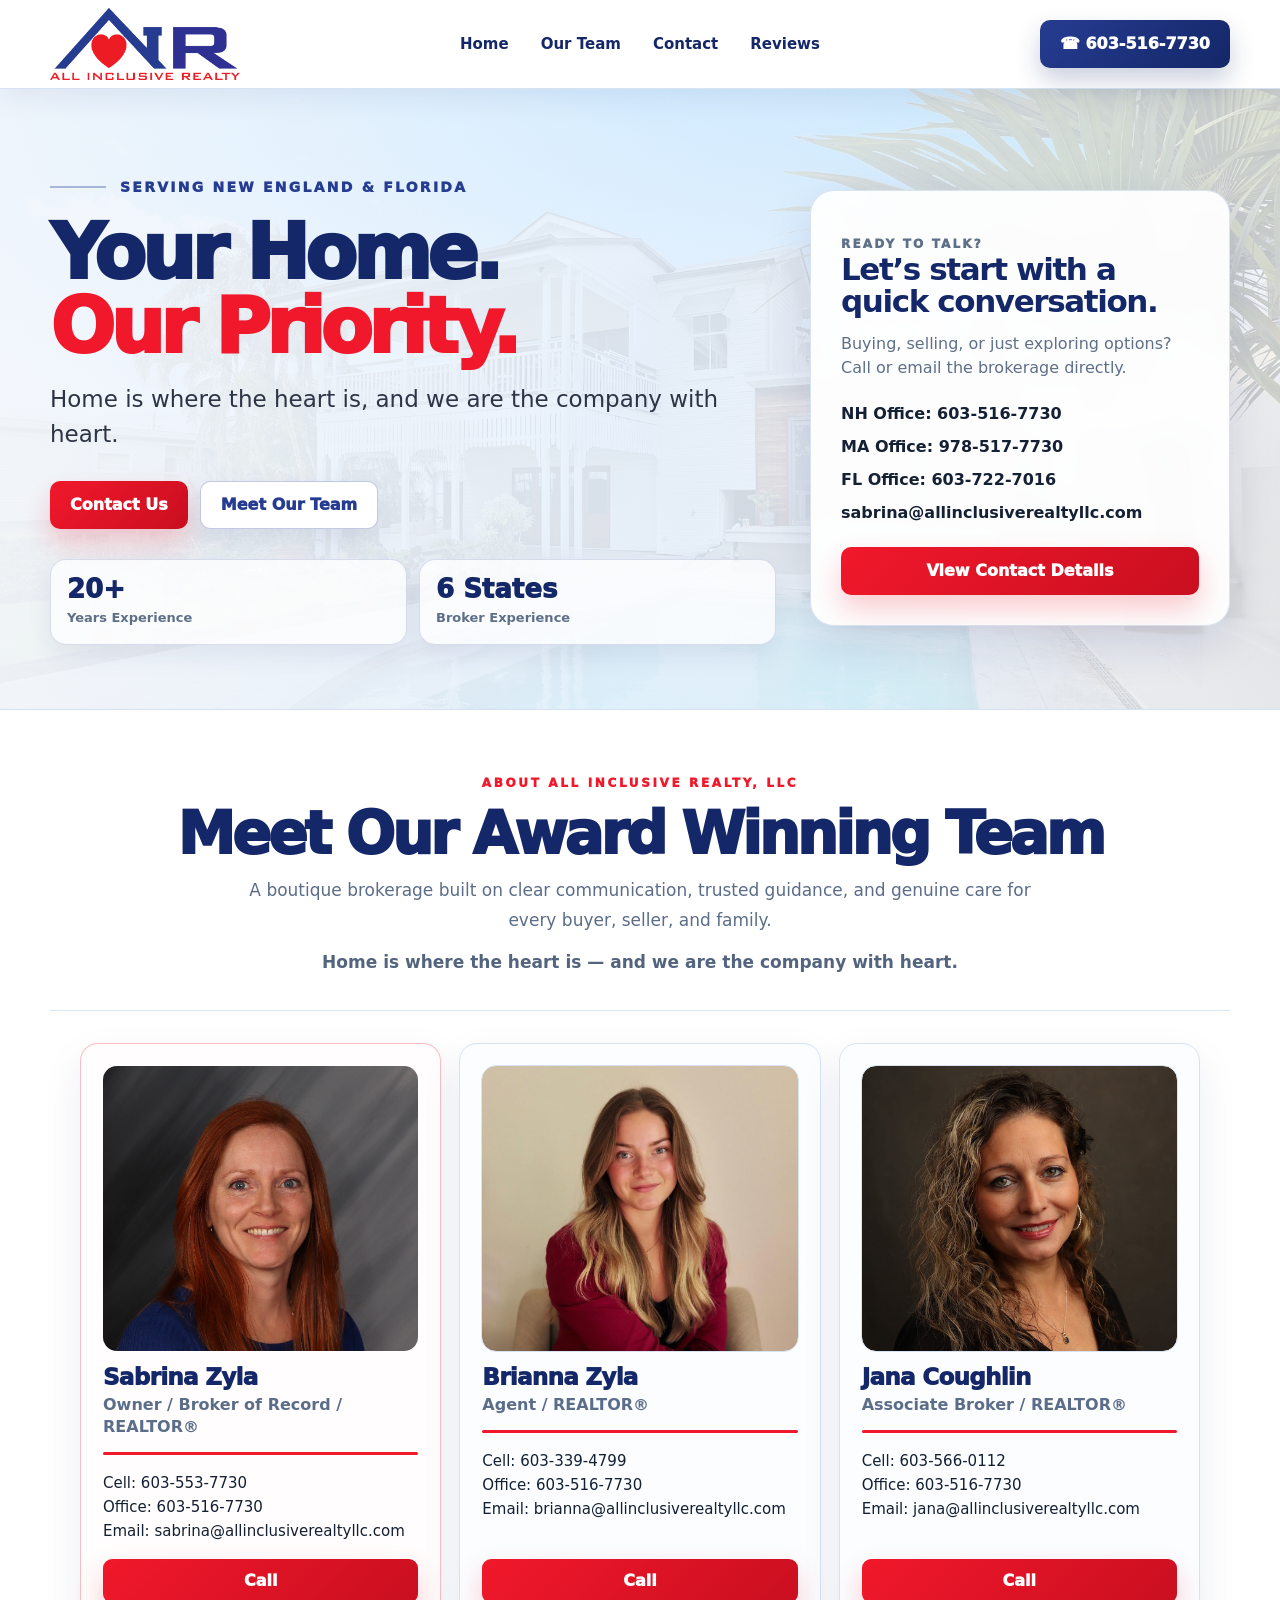
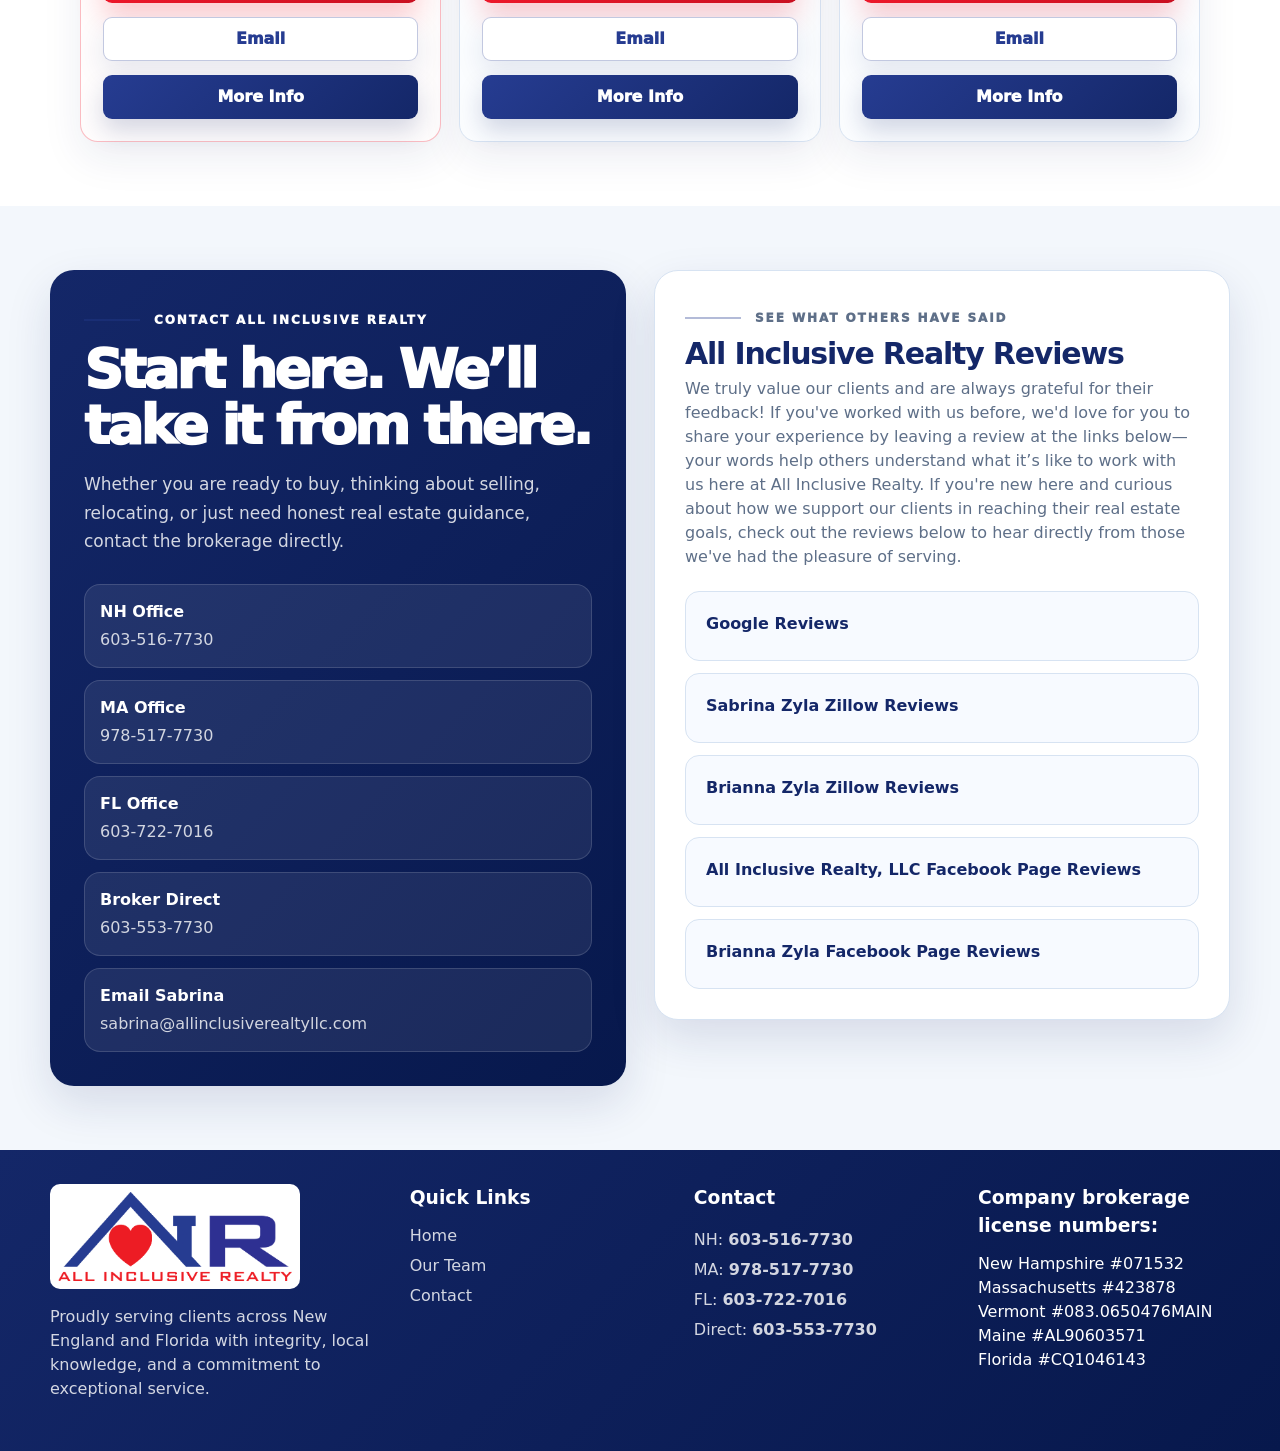
==== index.html @ a4a6f4fe "Fixed a small typo" ====
<!DOCTYPE html>
<html lang="en">
<head>
  <meta charset="UTF-8" />
  <meta name="viewport" content="width=device-width, initial-scale=1.0" />

  <title>All Inclusive Realty, LLC | New England & Florida Real Estate</title>
  <meta name="description" content="All Inclusive Realty, LLC is a boutique, service-first real estate brokerage serving clients across New England and Florida." />

  <link rel="icon" href="assets/placeholder/logo.svg" sizes="any" type="image/svg+xml">
  <link rel="stylesheet" href="style.css" />
  <script src="script.js" defer></script>
</head>

<body>
  <header class="site-header">
    <div class="container nav">
      <a class="brand" href="#" aria-label="All Inclusive Realty, LLC home">
        <img src="assets/all-inclusive-realty-logo.png" alt="All Inclusive Realty, LLC" />
      </a>

      <nav class="links" aria-label="Main navigation">
        <a href="#">Home</a>
        <a href="#team">Our Team</a>
        <a href="#contact">Contact</a>
        <a href="#client_reviews">Reviews</a>
      </nav>

      <a class="phone-btn" href="tel:+16035167730">☎ 603-516-7730</a>
    </div>
  </header>

  <main>
    <section class="hero" id="home">
      <div class="container hero-grid">
        <div class="hero-copy">
          <p class="eyebrow">Serving New England & Florida</p>
          <h1>Your Home. <span><br>Our Priority.</span></h1>
          <p class="subtitle">
            Home is where the heart is, and we are the company with heart.
          </p>

          <div class="hero-actions">
            <a class="btn primary" href="#contact">Contact Us</a>
            <a class="btn secondary" href="#team">Meet Our Team</a>
          </div>

          <div class="trust-row" aria-label="Highlights">
            <div>
              <strong>20+</strong>
              <span>Years Experience</span>
            </div>
            <div>
              <strong>6 States</strong>
              <span>Broker Experience</span>
            </div>
          </div>
        </div>

        <aside class="hero-card" aria-label="Contact card">
          <p class="card-kicker">Ready to talk?</p>
          <h2>Let’s start with a quick conversation.</h2>
          <p>
            Buying, selling, or just exploring options? Call or email the brokerage directly.
          </p>
          <div class="mini-contact">
            <a href="tel:+16035167730">NH Office: 603-516-7730</a>
            <a href="tel:+19785177730">MA Office: 978-517-7730</a>
            <a href="tel:+16037227016">FL Office: 603-722-7016</a>
            <a href="mailto:sabrina@allinclusiverealtyllc.com">sabrina@allinclusiverealtyllc.com</a>
          </div>
          <a class="btn primary full" href="#contact">View Contact Details</a>
        </aside>
      </div>
    </section>

    <section class="section team-section" id="team" aria-labelledby="team-title">
      <div class="container">
        <div class="about-hero">
          <div class="mini">About All Inclusive Realty, LLC</div>
          <h2 id="team-title">Meet Our Award Winning Team</h2>
          <p>
            A boutique brokerage built on clear communication, trusted guidance, and genuine care
            for every buyer, seller, and family.
          </p>
          <p><strong>Home is where the heart is — and we are the company with heart.</strong></p>
        </div>

        <div class="agent-grid team-grid">
          <article class="agent-card owner-card" id="sabrina">
            <img class="owner-card-photo" src="assets/sabrina-zyla-owner.png" alt="Sabrina Zyla, owner and broker of record" />
            <div>
              <h3>Sabrina Zyla</h3>
              <div class="agent-role">Owner / Broker of Record / REALTOR®</div>
            </div>
            <div class="agent-line"></div>
            <div class="agent-contact">
              <a href="tel:+16035537730">Cell: 603-553-7730</a>
              <a href="tel:+16035167730">Office: 603-516-7730</a>
              <a href="mailto:sabrina@allinclusiverealtyllc.com">Email: sabrina@allinclusiverealtyllc.com</a>
            </div>
            <!--
            <div class="license-list compact-licenses" aria-label="Sabrina Zyla broker licenses">
              <strong>Broker Licenses</strong>
              <span>NH #053461 · MA #9551541</span>
              <span>VT #081.0134172 · ME #DB925821</span>
              <span>CT #REB.0795398 · FL #BK3622634</span>
            </div>
            -->
            <a class="agent-card-btn btn primary" href="tel:+16035537730">Call</a>
            <a class="agent-card-btn btn secondary" href="mailto:sabrina@allinclusiverealtyllc.com">Email</a>
            <a class="agent-card-btn more-btn" href="#about-sabrina">More Info</a>
          </article>

          <article class="agent-card" id="brianna">
            <img class="owner-card-photo" src="assets/brianna-zyla-cropped.jpg" alt="Brianna Zyla" style="outline: solid 1px var(--line);" />
            <!-- <div class="agent-top"> -->
              <!-- <div class="agent-avatar" aria-hidden="true">BZ</div> -->
              <div>
                <h3>Brianna Zyla</h3>
                <div class="agent-role">Agent / REALTOR®</div>
              </div>
            <!-- </div> -->
            <div class="agent-line"></div>
            <div class="agent-contact">
              <a href="tel:+16033394799">Cell: 603-339-4799</a>
              <a href="tel:+16035167730">Office: 603-516-7730</a>
              <a href="mailto:brianna@allinclusiverealtyllc.com">Email: brianna@allinclusiverealtyllc.com</a>
            </div>
            <!-- <div class="agent-blurb">
              Licensed since 2018, Brianna brings business, finance, marketing, and management knowledge
              to help clients buy, sell, and invest with confidence.
            </div> -->
            <a class="agent-card-btn btn primary" href="tel:+16033394799">Call</a>
            <a class="agent-card-btn btn secondary" href="mailto:brianna@allinclusiverealtyllc.com">Email</a>
            <a class="agent-card-btn more-btn" href="#about-brianna">More Info</a>
          </article>

          <article class="agent-card" id="jana">
            <!-- <div class="agent-top"> -->
              <img class="owner-card-photo" src="assets/jana-coughlin-cropped.jpg" alt="Jana Coughlin" style="outline: solid 1px var(--line);" />
              <div>
                <h3>Jana Coughlin</h3>
                <div class="agent-role">Associate Broker / REALTOR®</div>
              </div>
            <!-- </div> -->
            <div class="agent-line"></div>
            <div class="agent-contact">
              <a href="tel:+16035660112">Cell: 603-566-0112</a>
              <a href="tel:+16035167730">Office: 603-516-7730</a>
              <a href="mailto:jana@allinclusiverealtyllc.com">Email: jana@allinclusiverealtyllc.com</a>
            </div>
            <!-- <div class="agent-blurb">
              Jana combines strong communication, legal insight, negotiation expertise, and a multilingual
              global perspective for clients.
            </div> -->
            <a class="agent-card-btn btn primary" href="tel:+16035660112">Call</a>
            <a class="agent-card-btn btn secondary" href="mailto:jana@allinclusiverealtyllc.com">Email</a>
            <a class="agent-card-btn more-btn" href="#about-jana">More Info</a>
          </article>

        </div>
      </div>
    </section>

    <section class="section contact-section" aria-labelledby="contact-title">
      <div class="container contact-layout">
        <div id="contact" class="contact-copy">
          <p class="eyebrow small">Contact All Inclusive Realty</p>
          <h2 id="contact-title">Start here. We’ll take it from there.</h2>
          <p>
            Whether you are ready to buy, thinking about selling, relocating, or just need honest real estate guidance,
            contact the brokerage directly.
          </p>

          <div class="contact-methods">
            <a href="tel:+16035167730"><strong>NH Office</strong><span>603-516-7730</span></a>
            <a href="tel:+19785177730"><strong>MA Office</strong><span>978-517-7730</span></a>
            <a href="tel:+16037227016"><strong>FL Office</strong><span>603-722-7016</span></a>
            <a href="tel:+16035537730"><strong>Broker Direct</strong><span>603-553-7730</span></a>
            <a href="mailto:sabrina@allinclusiverealtyllc.com">
              <strong>Email Sabrina</strong>
              <span>sabrina@allinclusiverealtyllc.com</span>
            </a>
          </div>
        </div>

        <div id="client_reviews" class="brokerage-details">
          <p class="eyebrow small">See what others have said</p>
          <h3>All Inclusive Realty Reviews</h3>
          <p>We truly value our clients and are always grateful for their feedback! If you've worked with us before, we'd love for you to share your experience by leaving a review at the links below—your words help others understand what it’s like to work with us here at All Inclusive Realty. If you're new here and curious about how we support our clients in reaching their real estate goals, check out the reviews below to hear directly from those we've had the pleasure of serving.</p>
          <div class="company-license-grid">
            <a href="https://www.google.com/search?client=safari&sca_esv=a55453b1a2e256c7&hl=en-us&sxsrf=AE3TifOxTDecPqbAMBVUrft8-D6XKEg-NA:1749072442051&si=AMgyJEtREmoPL4P1I5IDCfuA8gybfVI2d5Uj7QMwYCZHKDZ-E-WHWC8ELou0XptKmRpaWaEFDS77gW7kXF8t-afnaN6hiy1qRqFDXbXzU66V6rQ9kQJs2atPZAizpi5cblqmKQG9sHp32aaJpu1osMfJjbi5SIeT9A%3D%3D&q=All+Inclusive+Realty+LLC+Reviews&sa=X&ved=2ahUKEwju8ODM2tiNAxVJFFkFHRjdEYQQ0bkNegQIPxAE&biw=1129&bih=742&dpr=2" target="_blank" rel="noopener"><div><strong>Google Reviews</strong><span></span></div></a>
            <a href="https://www.zillow.com/profile/Sabrina%20Zyla" target="_blank" rel="noopener"><div><strong>Sabrina Zyla Zillow Reviews</strong><span></span></div></a>
            <a href="https://zillow.com/reviews/write/?s=X1-ZU12anwzvqw26fd_9wsfn" target="_blank" rel="noopener"><div><strong>Brianna Zyla Zillow Reviews</strong><span></span></div></a>
            <a href="https://www.facebook.com/SabrinaZylaRealEstate/reviews" target="_blank" rel="noopener"><div><strong>All Inclusive Realty, LLC Facebook Page Reviews</strong><span></span></div></a>
            <a href="https://www.facebook.com/Briannazylarealtor/reviews" target="_blank" rel="noopener"><div><strong>Brianna Zyla Facebook Page Reviews</strong><span></span></div></a>
          </div>
        </div>
      </div>
    </section>
  </main>

  <div class="modal" id="agent-modal" role="dialog" aria-modal="true" aria-hidden="true" aria-labelledby="agent-modal-title">
    <div class="modal-card bio-card">
      <a class="close" aria-label="Close" href="#team">×</a>
      <div class="bio-head" id="agent-modal-head"></div>
      <div class="bio-text" id="agent-modal-content"></div>
    </div>
  </div>

  <footer class="footer">
    <div class="container footer-grid">
      <div>
        <img class="footer-logo" src="assets/all-inclusive-realty-logo.png" alt="All Inclusive Realty, LLC" />
        <p>
          Proudly serving clients across New England and Florida with integrity, local knowledge,
          and a commitment to exceptional service.
        </p>
      </div>

      <div>
        <h3>Quick Links</h3>
        <a href="#">Home</a>
        <a href="#team">Our Team</a>
        <a href="#contact">Contact</a>
      </div>

      <div>
        <h3>Contact</h3>
        <p>
          <a href="tel:+16035167730">NH: <strong>603-516-7730</strong></a>
          <a href="tel:+19785177730">MA: <strong>978-517-7730</strong></a>
          <a href="tel:+16037227016">FL: <strong>603-722-7016</strong></a>
          <a href="tel:+16035537730">Direct: <strong>603-553-7730</strong></a>
        </p>
      </div>

      <div>
        <h3>Company brokerage license numbers:</h3>
        <div>New Hampshire #071532</div><!-- NH -->
        <div>Massachusetts #423878</div><!-- MA -->
        <div>Vermont #083.0650476MAIN</div><!-- VT -->
        <div>Maine #AL90603571</div><!-- ME -->
        <div>Florida #CQ1046143</div><!-- FL -->
      </div>
    </div>
  </footer>
</body>
</html>
---- style.css ----
:root {
  --navy: #263c91;
  --navy-dark: #142768;
  --red: #f1182b;
  --red-dark: #c90f20;
  --ink: #142033;
  --muted: #5e6f88;
  --bg: #f3f7fc;
  --soft-blue: #eaf4ff;
  --paper: #ffffff;
  --line: #d7e3f2;
  --shadow: 0 18px 45px rgba(20, 39, 104, .13);
  --radius: 18px;
}

* {
  box-sizing: border-box;
}

html {
  scroll-behavior: smooth;
  scroll-padding-top: 100px;
}

body {
  margin: 0;
  font-family: Inter, ui-sans-serif, system-ui, -apple-system, BlinkMacSystemFont, "Segoe UI", sans-serif;
  background: var(--bg);
  color: var(--ink);
  line-height: 1.5;
}

a {
  color: inherit;
  text-decoration: none;
}

.container {
  width: min(1180px, calc(100% - 32px));
  margin: 0 auto;
}

/* =========================================================
   HEADER
   ========================================================= */

.site-header {
  background: rgba(255, 255, 255, .95);
  border-bottom: 1px solid var(--line);
  box-shadow: 0 8px 28px rgba(20, 39, 104, .08);
  position: sticky;
  top: 0;
  z-index: 20;
  backdrop-filter: blur(12px);
  -webkit-backdrop-filter: blur(12px);
}

.nav {
  min-height: 88px;
  display: flex;
  align-items: center;
  justify-content: space-between;
  gap: 28px;
}

.brand {
  display: inline-flex;
  align-items: center;
}

.brand img {
  display: block;
  width: 190px;
  height: auto;
}

.links {
  display: flex;
  align-items: center;
  gap: 32px;
  font-weight: 800;
  color: var(--navy-dark);
  font-size: 15px;
  white-space: nowrap;
}

.phone-btn,
.btn {
  border: 0;
  border-radius: 10px;
  min-height: 48px;
  padding: 0 20px;
  display: inline-flex;
  align-items: center;
  justify-content: center;
  gap: 9px;
  font-weight: 950;
  cursor: pointer;
  transition: transform .18s ease, box-shadow .18s ease, filter .18s ease;
}

.phone-btn {
  background: linear-gradient(135deg, var(--navy), var(--navy-dark));
  color: white;
  box-shadow: 0 12px 24px rgba(20, 39, 104, .22);
}

.btn:hover,
.phone-btn:hover,
.agent-card-btn:hover {
  transform: translateY(-2px);
  filter: brightness(1.03);
}

.btn.primary {
  background: linear-gradient(135deg, var(--red), var(--red-dark));
  color: #ffffff;
  box-shadow: 0 14px 28px rgba(241, 24, 43, .22);
}

.btn.secondary {
  background: #ffffff;
  color: var(--navy);
  border: 1px solid rgba(38, 60, 145, .28);
  box-shadow: 0 12px 28px rgba(20, 39, 104, .10);
}

.btn.full {
  width: 100%;
}

/* =========================================================
   HERO
   ========================================================= */

.hero {
  position: relative;
  overflow: hidden;
  padding: 82px 0 64px;
  background:
    linear-gradient(90deg, rgba(243, 247, 252, .97), rgba(234, 244, 255, .90), rgba(243, 247, 252, .78)),
    url('assets/photo-1564013799919-ab600027ffc6-auto=format&fit=crop&w=1800&q=80.jpg');
  background-size: cover;
  background-position: center right;
  border-bottom: 1px solid var(--line);
}

.hero-grid {
  display: grid;
  grid-template-columns: minmax(0, 1.1fr) 420px;
  gap: 34px;
  align-items: center;
}

.hero-copy {
  text-align: left;
}

.eyebrow {
  display: inline-flex;
  align-items: center;
  gap: 14px;
  color: var(--navy);
  font-size: 14px;
  font-weight: 950;
  text-transform: uppercase;
  letter-spacing: .16em;
  margin: 0 0 18px;
}

.eyebrow::before {
  content: "";
  width: 56px;
  height: 2px;
  background: rgba(38, 60, 145, .35);
}

.eyebrow.small {
  font-size: 12px;
  margin-bottom: 12px;
}

h1 {
  margin: 0;
  color: var(--navy-dark);
  font-size: clamp(44px, 6vw, 76px);
  line-height: .98;
  letter-spacing: -.06em;
  font-weight: 950;
}

h1 span {
  color: var(--red);
}

.subtitle {
  max-width: 720px;
  margin: 18px 0 0;
  color: #2d3445;
  font-size: clamp(18px, 2vw, 23px);
}

.hero-actions {
  display: flex;
  flex-wrap: wrap;
  gap: 12px;
  margin-top: 30px;
}

.trust-row {
  display: grid;
  grid-template-columns: repeat(2, minmax(0, 1fr));
  gap: 12px;
  margin-top: 30px;
  max-width: 760px;
}

.trust-row div {
  background: rgba(255, 255, 255, .76);
  border: 1px solid rgba(38, 60, 145, .16);
  border-radius: 16px;
  padding: 16px;
  box-shadow: 0 10px 24px rgba(20, 39, 104, .08);
}

.trust-row strong {
  display: block;
  color: var(--navy-dark);
  font-size: 26px;
  line-height: 1;
  font-weight: 950;
}

.trust-row span {
  display: block;
  margin-top: 6px;
  color: var(--muted);
  font-size: 13px;
  font-weight: 850;
}

.hero-card {
  background: rgba(255, 255, 255, .93);
  border: 1px solid rgba(215, 227, 242, .95);
  border-radius: 24px;
  padding: 30px;
  box-shadow: var(--shadow);
  backdrop-filter: blur(10px);
  -webkit-backdrop-filter: blur(10px);
}

.card-kicker {
  margin: 0 0 8px;
  color: var(--red);
  text-transform: uppercase;
  letter-spacing: .18em;
  font-size: 12px;
  font-weight: 950;
}

.hero-card h2 {
  margin: 0;
  color: var(--navy-dark);
  font-size: 31px;
  line-height: 1.05;
  letter-spacing: -.045em;
}

.hero-card p {
  color: var(--muted);
  margin: 14px 0 0;
}

.mini-contact {
  display: grid;
  gap: 9px;
  margin: 22px 0;
}

.mini-contact a,
.mini-contact span {
  display: block;
  color: var(--ink);
  font-weight: 850;
}

.section {
  padding: 64px 0;
}

.contact-copy h2 {
  margin: 0;
  color: var(--navy-dark);
  font-size: clamp(34px, 4.8vw, 54px);
  line-height: 1.02;
  letter-spacing: -.055em;
  font-weight: 950;
}

/* =========================================================
   CONTACT
   ========================================================= */

.team-section {
  background: #ffffff;
}

.team-section .about-hero {
  margin-bottom: 32px;
}

.team-grid {
  max-width: 1120px;
  grid-template-columns: repeat(3, minmax(0, 1fr));
  margin: 0 auto;
  align-items: stretch;
}

.contact-section {
  padding-top: 64px;
}

.contact-layout {
  display: grid;
  grid-template-columns: repeat(2, minmax(0, 1fr));
  gap: 28px;
  align-items: start;
}

.contact-copy {
  background: linear-gradient(135deg, var(--navy-dark), #07184c);
  color: #ffffff;
  border-radius: 24px;
  padding: 34px;
  box-shadow: var(--shadow);
}

.contact-copy .eyebrow,
.contact-copy h2 {
  color: #ffffff;
}

.contact-copy p {
  color: rgba(255, 255, 255, .82);
  font-size: 17px;
  line-height: 1.7;
}

.contact-methods {
  display: grid;
  gap: 12px;
  margin-top: 28px;
}

.contact-methods a {
  display: grid;
  gap: 4px;
  background: rgba(255, 255, 255, .08);
  border: 1px solid rgba(255, 255, 255, .14);
  border-radius: 16px;
  padding: 15px;
}

.contact-methods strong {
  color: #ffffff;
}

.contact-methods span {
  color: rgba(255, 255, 255, .80);
}

.brokerage-details {
  background: #ffffff;
  border: 1px solid var(--line);
  border-radius: 24px;
  padding: 30px;
  box-shadow: var(--shadow);
}

.brokerage-details h3 {
  margin: 0;
  color: var(--navy-dark);
  font-size: 30px;
  line-height: 1;
  letter-spacing: -.04em;
}

.brokerage-details > p {
  margin: 8px 0 4px;
  color: var(--muted);
}

.company-license-grid {
  display: grid;
  grid-template-columns: 1fr;
  gap: 12px;
  margin-top: 22px;
}

.company-license-grid div {
  display: grid;
  gap: 4px;
  border: 1px solid var(--line);
  border-radius: 14px;
  padding: 20px;
  background: #f7faff;
}

.company-license-grid strong {
  color: var(--navy-dark);
}

.company-license-grid span {
  color: var(--muted);
  font-weight: 950;
}

.brokerage-details .credentials {
  margin-top: 20px;
  border-top: 1px solid var(--line);
  padding-top: 18px;
  font-weight: 900;
  color: var(--navy-dark);
}

/* =========================================================
   MODALS
   ========================================================= */

.modal {
  position: fixed;
  inset: 0;
  display: none;
  align-items: center;
  justify-content: center;
  padding: 40px 32px;
  background: rgba(20, 32, 51, 0.74);
  backdrop-filter: blur(8px);
  -webkit-backdrop-filter: blur(8px);
  z-index: 1000;
}

.modal.is-open {
  display: flex;
}

body.modal-open {
  overflow: hidden;
}

.modal-card {
  background: #ffffff;
  color: var(--ink);
  border-radius: 18px;
  box-shadow: 0 28px 90px rgba(0, 0, 0, 0.28);
  position: relative;
  animation: pop 0.18s ease-out;
}

@keyframes pop {
  from {
    opacity: 0;
    transform: translateY(10px) scale(0.96);
  }

  to {
    opacity: 1;
    transform: translateY(0) scale(1);
  }
}

.close {
  position: sticky;
  top: 0;
  float: right;
  color: #53647f;
  font-size: 31px;
  line-height: 1;
  text-decoration: none;
  z-index: 5;
  font-weight: 400;
}

.about-hero {
  text-align: center;
  padding: 0 24px 32px;
  border-bottom: 1px solid #d7e3f2;
  margin-bottom: 26px;
}

.about-hero .mini {
  color: var(--red);
  text-transform: uppercase;
  letter-spacing: 0.22em;
  font-weight: 950;
  font-size: 12px;
  margin-bottom: 13px;
}

.about-hero h2 {
  margin: 0;
  font-size: clamp(40px, 5vw, 58px);
  line-height: 1;
  letter-spacing: -0.055em;
  color: var(--navy-dark);
  text-align: center;
  font-weight: 950;
}

.about-hero h2 span {
  color: var(--red);
}

.about-hero p {
  max-width: 820px;
  margin: 13px auto 0;
  color: #5b6d89;
  font-size: 17px;
  line-height: 1.75;
  text-align: center;
}

.about-hero p strong {
  color: #53647f;
  font-weight: 900;
}

.agent-grid {
  display: grid;
  grid-template-columns: repeat(3, minmax(0, 1fr));
  gap: 18px;
}

.agent-card {
  background: #fbfdff;
  border: 1px solid #d7e3f2;
  border-radius: 18px;
  padding: 22px;
  box-shadow: 0 16px 40px rgba(20, 39, 104, 0.08);
  display: grid;
  grid-template-rows: auto auto auto 1fr auto;
  gap: 14px;
  min-height: 585px;
}

.owner-card {
  border-color: rgba(241, 24, 43, .28);
  background: #fffdfd;
}

.owner-card-photo {
  width: 100%;
  height: 285px;
  border-radius: 14px;
  object-fit: cover;
  object-position: center 24%;
}

.compact-licenses {
  gap: 3px;
  font-size: 12px;
}

.license-list {
  display: grid;
  gap: 5px;
  color: var(--muted);
  font-size: 13px;
  line-height: 1.35;
}

.license-list strong {
  color: var(--navy-dark);
  font-size: 14px;
}

.bio-license-list {
  grid-template-columns: repeat(2, minmax(0, 1fr));
  padding: 16px;
  border: 1px solid var(--line);
  border-radius: 14px;
  background: #f7faff;
}

.bio-license-list strong {
  grid-column: 1 / -1;
}

.agent-top {
  display: flex;
  gap: 16px;
  align-items: center;
  min-width: 0;
}

.agent-avatar {
  width: 96px;
  height: 96px;
  min-width: 96px;
  flex: 0 0 96px;
  border-radius: 50%;
  display: grid;
  place-items: center;
  object-fit: cover;
  object-position: center;
  background:
    radial-gradient(circle at 30% 25%, rgba(255,255,255,.95), rgba(255,255,255,.25) 42%, transparent 44%),
    linear-gradient(135deg, #f6f9ff, #eef3ff);
  color: var(--navy-dark);
  border: 4px solid #ffffff;
  box-shadow: 0 12px 26px rgba(20, 39, 104, 0.14);
  font-weight: 950;
  letter-spacing: -.04em;
}

img.agent-avatar {
  object-position: center 28%;
}

.agent-avatar.large {
  width: 112px;
  height: 112px;
  min-width: 112px;
  flex: 0 0 112px;
  font-size: 24px;
}

.agent-card h3 {
  margin: 0;
  color: var(--navy-dark);
  font-size: 23px;
  line-height: 1.05;
  letter-spacing: -0.03em;
  font-weight: 950;
}

.agent-role {
  color: #5b6d89;
  font-weight: 900;
  margin-top: 5px;
  line-height: 1.35;
}

.agent-line {
  width: 100%;
  height: 3px;
  background: var(--red);
  border-radius: 99px;
}

.agent-contact a {
  display: block;
  color: #142033;
  margin: 4px 0;
  font-size: 15px;
  text-decoration: none;
  line-height: 1.35;
}

.agent-blurb {
  color: #5b6d89;
  font-size: 14px;
  line-height: 1.5;
  min-height: 72px;
}

.agent-card-btn {
  min-height: 44px;
  border-radius: 9px;
  border: 0;
  color: #ffffff;
  font-weight: 950;
  display: inline-flex;
  align-items: center;
  justify-content: center;
  box-shadow: 0 12px 24px rgba(20, 39, 104, 0.18);
  text-decoration: none;
  width: 100%;
  transition: transform .18s ease, filter .18s ease;
}

.more-btn {
  background: linear-gradient(135deg, var(--navy), var(--navy-dark));
}

/* Bio modals */
.bio-card {
  width: min(820px, calc(100vw - 34px));
  max-height: 88vh;
  overflow: auto;
  padding: 28px;
  scrollbar-width: none;
}

.bio-head {
  display: flex;
  gap: 18px;
  align-items: center;
  margin-bottom: 18px;
  padding-right: 30px;
}

.bio-head h2 {
  text-align: left;
  margin: 0;
  color: var(--navy-dark);
  font-size: 34px;
  letter-spacing: -.04em;
}

.bio-head p {
  text-align: left;
  margin: 5px 0 0;
  color: var(--muted);
}

.bio-text p {
  text-align: left;
  max-width: none;
  line-height: 1.7;
  color: var(--muted);
}

.agent-modal-links > a {
  color: blue;
}

.credential-groups {
  display: grid;
  gap: 7px;
  margin: 16px 0;
}

.credential-group {
  display: grid;
  grid-template-columns: 116px 1fr;
  align-items: center;
  gap: 10px;
}

.credential-group > strong {
  color: var(--navy);
  font-size: 11px;
  letter-spacing: .06em;
  text-transform: uppercase;
}

.credential-summary {
  color: var(--muted);
  font-size: 13px;
  font-weight: 800;
}

.credential-items {
  display: flex;
  flex-wrap: wrap;
  gap: 5px;
}

.credential-items span {
  padding: 4px 8px;
  border: 1px solid #cdd9ff;
  border-radius: 999px;
  background: #f4f7ff;
  color: var(--navy);
  font-size: 10px;
  font-weight: 950;
  line-height: 1;
}

.contact-strip {
  display: grid;
  grid-template-columns: repeat(auto-fit, minmax(180px, 1fr));
  gap: 10px;
  margin-top: 18px;
}

.contact-strip a {
  min-height: 44px;
  border-radius: 9px;
  border: 1px solid #d7e3f2;
  color: var(--navy);
  font-weight: 950;
  display: flex;
  align-items: center;
  justify-content: center;
  background: #ffffff;
  text-decoration: none;
}

/* =========================================================
   FOOTER
   ========================================================= */

.footer {
  background: linear-gradient(135deg, var(--navy-dark), #07184c);
  color: white;
  padding: 34px 0;
}

.footer-grid {
  display: grid;
  grid-template-columns: 1.3fr 1fr 1fr 1fr;
  gap: 32px;
}

.footer-logo {
  display: block;
  width: min(250px, 100%);
  height: auto;
  margin-bottom: 12px;
  padding: 8px;
  border-radius: 10px;
  background: #ffffff;
}

.footer h3 {
  margin: 0 0 12px;
}

.footer p,
.footer a {
  color: rgba(255, 255, 255, .82);
}

.footer a {
  display: block;
  margin: 6px 0;
}

/* =========================================================
   RESPONSIVE
   ========================================================= */

@media (max-width: 980px) {
  .hero-grid,
  .contact-layout {
    grid-template-columns: 1fr;
  }

  .footer-grid {
    grid-template-columns: 1fr 1fr;
  }
}

@media (max-width: 760px) {
  html {
    scroll-padding-top: 150px;
  }

  .links {
    width: 100%;
    order: 3;
    justify-content: center;
    gap: 24px;
    padding-top: 10px;
    border-top: 1px solid var(--line);
  }

  .nav {
    flex-wrap: wrap;
    padding: 12px 0;
    gap: 12px;
  }

  .phone-btn {
    min-height: 44px;
    padding: 0 14px;
  }

  .hero {
    padding: 58px 0 42px;
  }

  .hero-actions,
  .trust-row,
  .contact-strip {
    grid-template-columns: 1fr;
  }

  .trust-row {
    display: grid;
  }

  .hero-actions .btn {
    width: 100%;
  }

  .modal {
    padding: 16px;
  }

  .agent-grid {
    grid-template-columns: 1fr;
  }

  .about-hero {
    padding: 0 6px 24px;
  }

  .about-hero h2 {
    font-size: 36px;
  }

  .agent-top {
    align-items: flex-start;
  }

  .agent-card {
    min-height: 675px;
  }

  .owner-card-photo {
    height: 320px;
    object-position: center 22%;
  }

  .agent-avatar {
    width: 88px;
    height: 88px;
    min-width: 88px;
    flex-basis: 88px;
  }

  .bio-head {
    flex-direction: column;
    align-items: flex-start;
  }

  .footer-grid {
    grid-template-columns: 1fr;
  }
}

@media (max-width: 460px) {
  html {
    scroll-padding-top: 130px;
  }

  .brand img {
    width: 120px;
  }

  h1 {
    font-size: 42px;
  }

  .hero-card,
  .brokerage-details,
  .contact-copy {
    padding: 22px;
  }

  .company-license-grid,
  .bio-license-list {
    grid-template-columns: 1fr;
  }

  .bio-license-list strong {
    grid-column: auto;
  }

  .credential-group {
    grid-template-columns: 1fr;
    gap: 5px;
  }
}
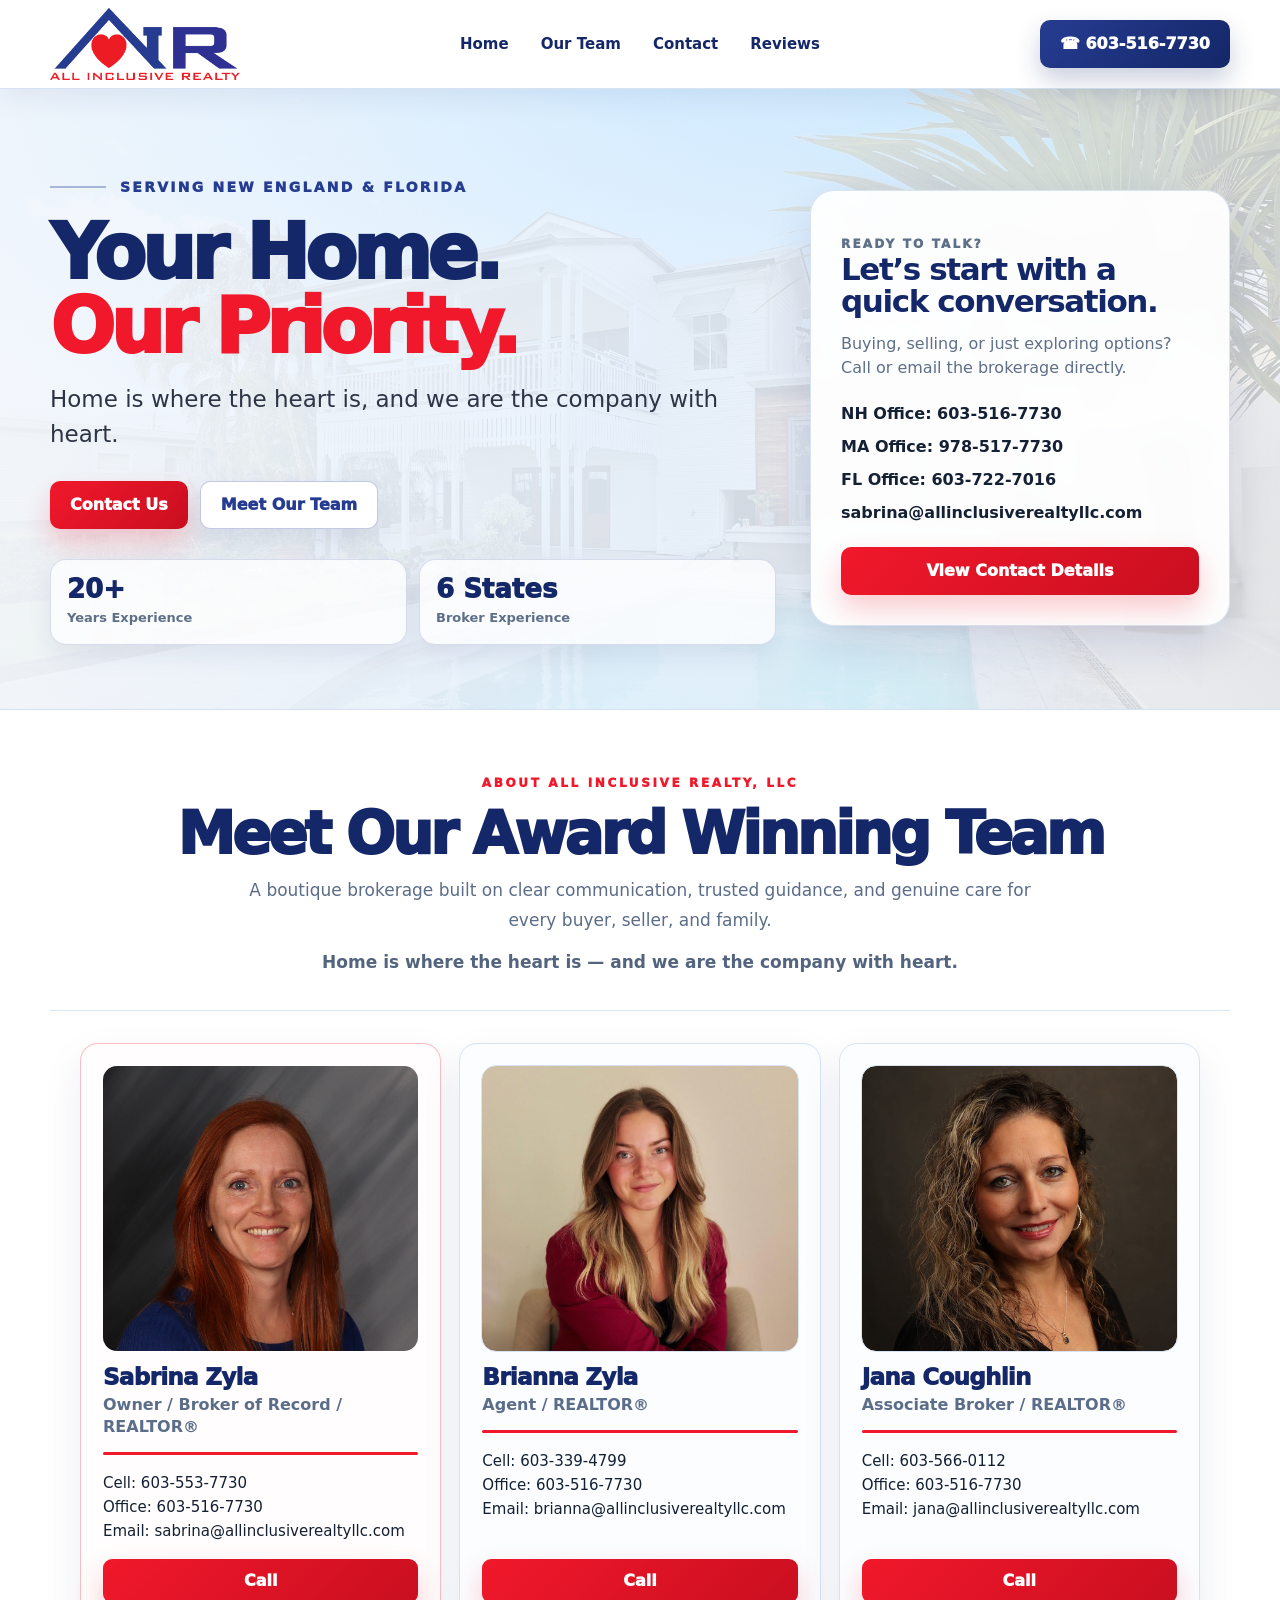
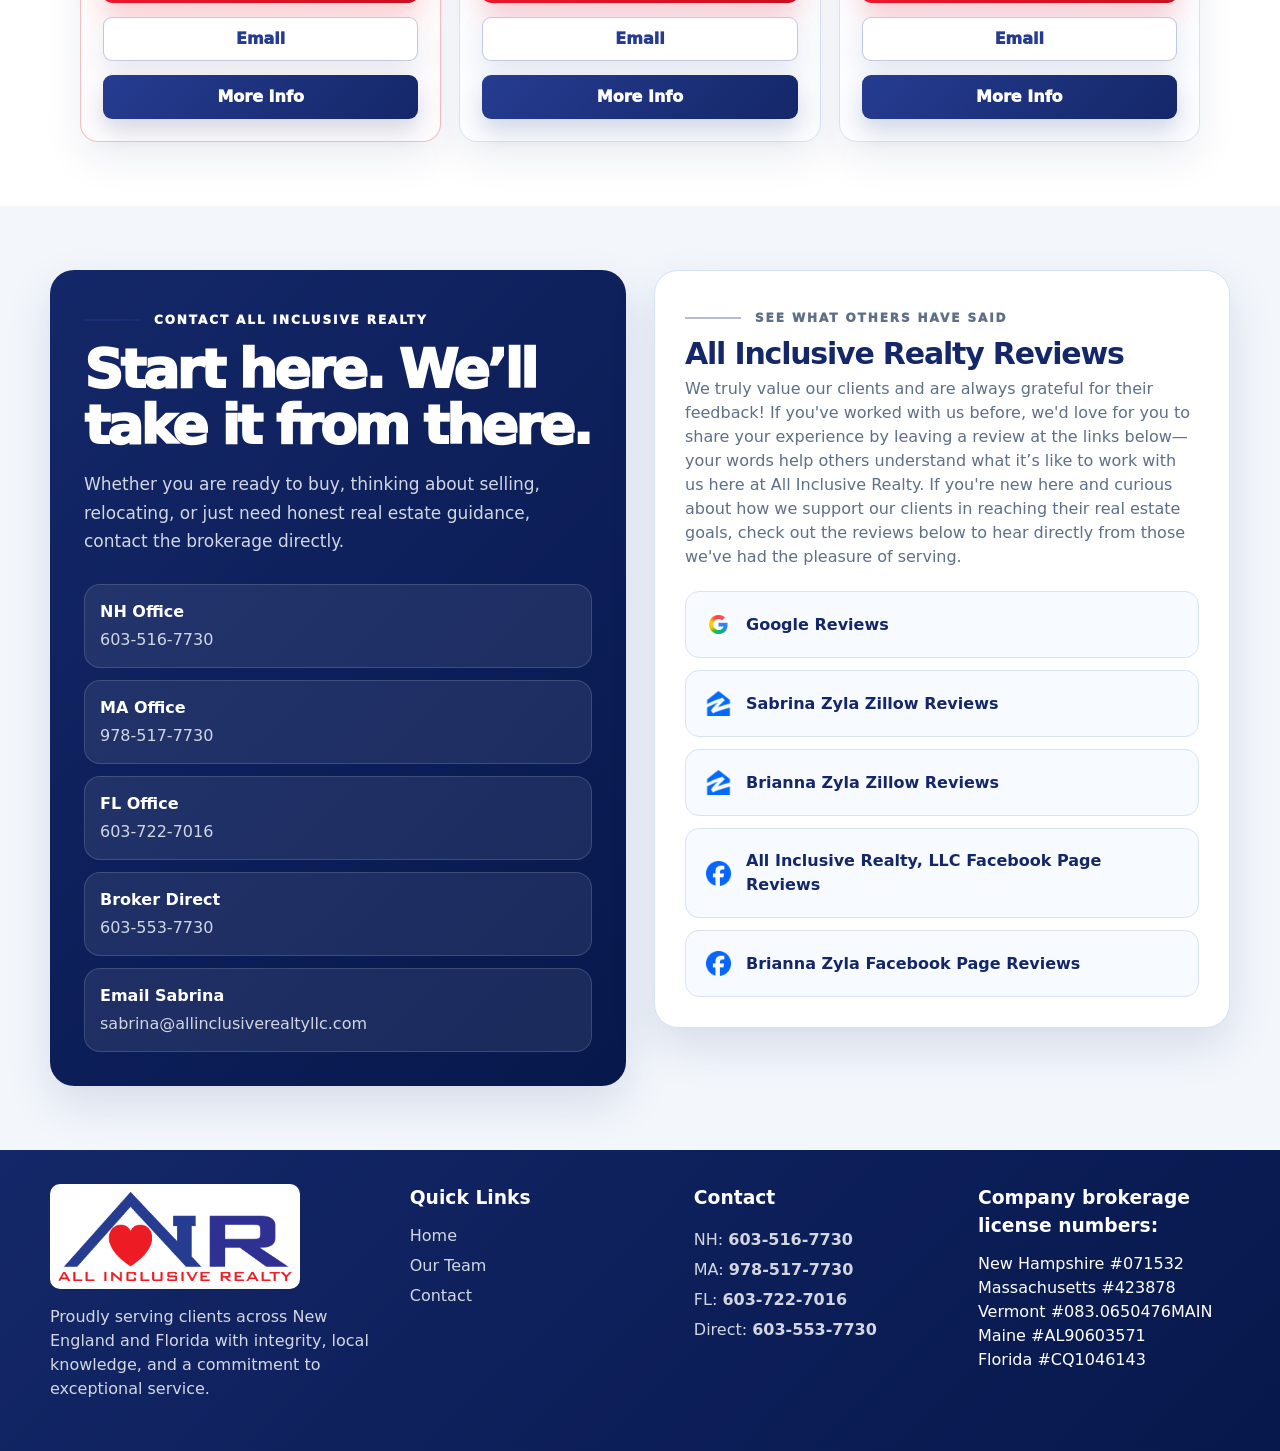
==== commit 768ac0e0: "Added icons to the review links" ====
--- a/index.html
+++ b/index.html
@@ -185,16 +185,26 @@
           </div>
         </div>
 
-        <div id="client_reviews" class="brokerage-details">
+        <div id="client_reviews" class="client-reviews">
           <p class="eyebrow small">See what others have said</p>
           <h3>All Inclusive Realty Reviews</h3>
           <p>We truly value our clients and are always grateful for their feedback! If you've worked with us before, we'd love for you to share your experience by leaving a review at the links below—your words help others understand what it’s like to work with us here at All Inclusive Realty. If you're new here and curious about how we support our clients in reaching their real estate goals, check out the reviews below to hear directly from those we've had the pleasure of serving.</p>
-          <div class="company-license-grid">
-            <a href="https://www.google.com/search?client=safari&sca_esv=a55453b1a2e256c7&hl=en-us&sxsrf=AE3TifOxTDecPqbAMBVUrft8-D6XKEg-NA:1749072442051&si=AMgyJEtREmoPL4P1I5IDCfuA8gybfVI2d5Uj7QMwYCZHKDZ-E-WHWC8ELou0XptKmRpaWaEFDS77gW7kXF8t-afnaN6hiy1qRqFDXbXzU66V6rQ9kQJs2atPZAizpi5cblqmKQG9sHp32aaJpu1osMfJjbi5SIeT9A%3D%3D&q=All+Inclusive+Realty+LLC+Reviews&sa=X&ved=2ahUKEwju8ODM2tiNAxVJFFkFHRjdEYQQ0bkNegQIPxAE&biw=1129&bih=742&dpr=2" target="_blank" rel="noopener"><div><strong>Google Reviews</strong><span></span></div></a>
-            <a href="https://www.zillow.com/profile/Sabrina%20Zyla" target="_blank" rel="noopener"><div><strong>Sabrina Zyla Zillow Reviews</strong><span></span></div></a>
-            <a href="https://zillow.com/reviews/write/?s=X1-ZU12anwzvqw26fd_9wsfn" target="_blank" rel="noopener"><div><strong>Brianna Zyla Zillow Reviews</strong><span></span></div></a>
-            <a href="https://www.facebook.com/SabrinaZylaRealEstate/reviews" target="_blank" rel="noopener"><div><strong>All Inclusive Realty, LLC Facebook Page Reviews</strong><span></span></div></a>
-            <a href="https://www.facebook.com/Briannazylarealtor/reviews" target="_blank" rel="noopener"><div><strong>Brianna Zyla Facebook Page Reviews</strong><span></span></div></a>
+          <div class="client-reviews-grid">
+            <a href="https://www.google.com/search?client=safari&sca_esv=a55453b1a2e256c7&hl=en-us&sxsrf=AE3TifOxTDecPqbAMBVUrft8-D6XKEg-NA:1749072442051&si=AMgyJEtREmoPL4P1I5IDCfuA8gybfVI2d5Uj7QMwYCZHKDZ-E-WHWC8ELou0XptKmRpaWaEFDS77gW7kXF8t-afnaN6hiy1qRqFDXbXzU66V6rQ9kQJs2atPZAizpi5cblqmKQG9sHp32aaJpu1osMfJjbi5SIeT9A%3D%3D&q=All+Inclusive+Realty+LLC+Reviews&sa=X&ved=2ahUKEwju8ODM2tiNAxVJFFkFHRjdEYQQ0bkNegQIPxAE&biw=1129&bih=742&dpr=2" target="_blank" rel="noopener">
+              <div><img src="assets/icons/google-favicon.png" alt="Google icon"><strong>Google Reviews</strong><span></span></div>
+            </a>
+            <a href="https://www.zillow.com/profile/Sabrina%20Zyla#reviews" target="_blank" rel="noopener">
+              <div><img src="assets/icons/zillow-favicon.png" alt="Zillow icon"><strong>Sabrina Zyla Zillow Reviews</strong><span></span></div>
+            </a>
+            <a href="https://www.zillow.com/profile/bzylarealtor#reviews" target="_blank" rel="noopener">
+              <div><img src="assets/icons/zillow-favicon.png" alt="Zillow icon"><strong>Brianna Zyla Zillow Reviews</strong><span></span></div>
+            </a>
+            <a href="https://www.facebook.com/SabrinaZylaRealEstate/reviews" target="_blank" rel="noopener">
+              <div><img src="assets/icons/facebook-favicon.png" alt="Facebook icon"><strong>All Inclusive Realty, LLC Facebook Page Reviews</strong><span></span></div>
+            </a>
+            <a href="https://www.facebook.com/Briannazylarealtor/reviews" target="_blank" rel="noopener">
+              <div><img src="assets/icons/facebook-favicon.png" alt="Facebook icon"><strong>Brianna Zyla Facebook Page Reviews</strong><span></span></div>
+            </a>
           </div>
         </div>
       </div>
--- a/style.css
+++ b/style.css
@@ -369,7 +369,7 @@
   color: rgba(255, 255, 255, .80);
 }
 
-.brokerage-details {
+.client-reviews {
   background: #ffffff;
   border: 1px solid var(--line);
   border-radius: 24px;
@@ -377,7 +377,7 @@
   box-shadow: var(--shadow);
 }
 
-.brokerage-details h3 {
+.client-reviews h3 {
   margin: 0;
   color: var(--navy-dark);
   font-size: 30px;
@@ -385,42 +385,41 @@
   letter-spacing: -.04em;
 }
 
-.brokerage-details > p {
+.client-reviews > p {
   margin: 8px 0 4px;
   color: var(--muted);
 }
 
-.company-license-grid {
+.client-reviews-grid {
   display: grid;
   grid-template-columns: 1fr;
   gap: 12px;
   margin-top: 22px;
 }
 
-.company-license-grid div {
-  display: grid;
-  gap: 4px;
+.client-reviews-grid div {
+  display: flex;
+  gap: 15px;
+  align-items: center;
   border: 1px solid var(--line);
   border-radius: 14px;
   padding: 20px;
   background: #f7faff;
 }
 
-.company-license-grid strong {
-  color: var(--navy-dark);
-}
-
-.company-license-grid span {
+.client-reviews-grid strong {
+  color: var(--navy-dark);
+}
+
+.client-reviews-grid span {
   color: var(--muted);
   font-weight: 950;
 }
 
-.brokerage-details .credentials {
-  margin-top: 20px;
-  border-top: 1px solid var(--line);
-  padding-top: 18px;
-  font-weight: 900;
-  color: var(--navy-dark);
+.client-reviews-grid img {
+  --img-size: 25px;
+  width: var(--img-size);
+  height: var(--img-size);
 }
 
 /* =========================================================
@@ -946,12 +945,12 @@
   }
 
   .hero-card,
-  .brokerage-details,
+  .client-reviews,
   .contact-copy {
     padding: 22px;
   }
 
-  .company-license-grid,
+  .client-reviews-grid,
   .bio-license-list {
     grid-template-columns: 1fr;
   }
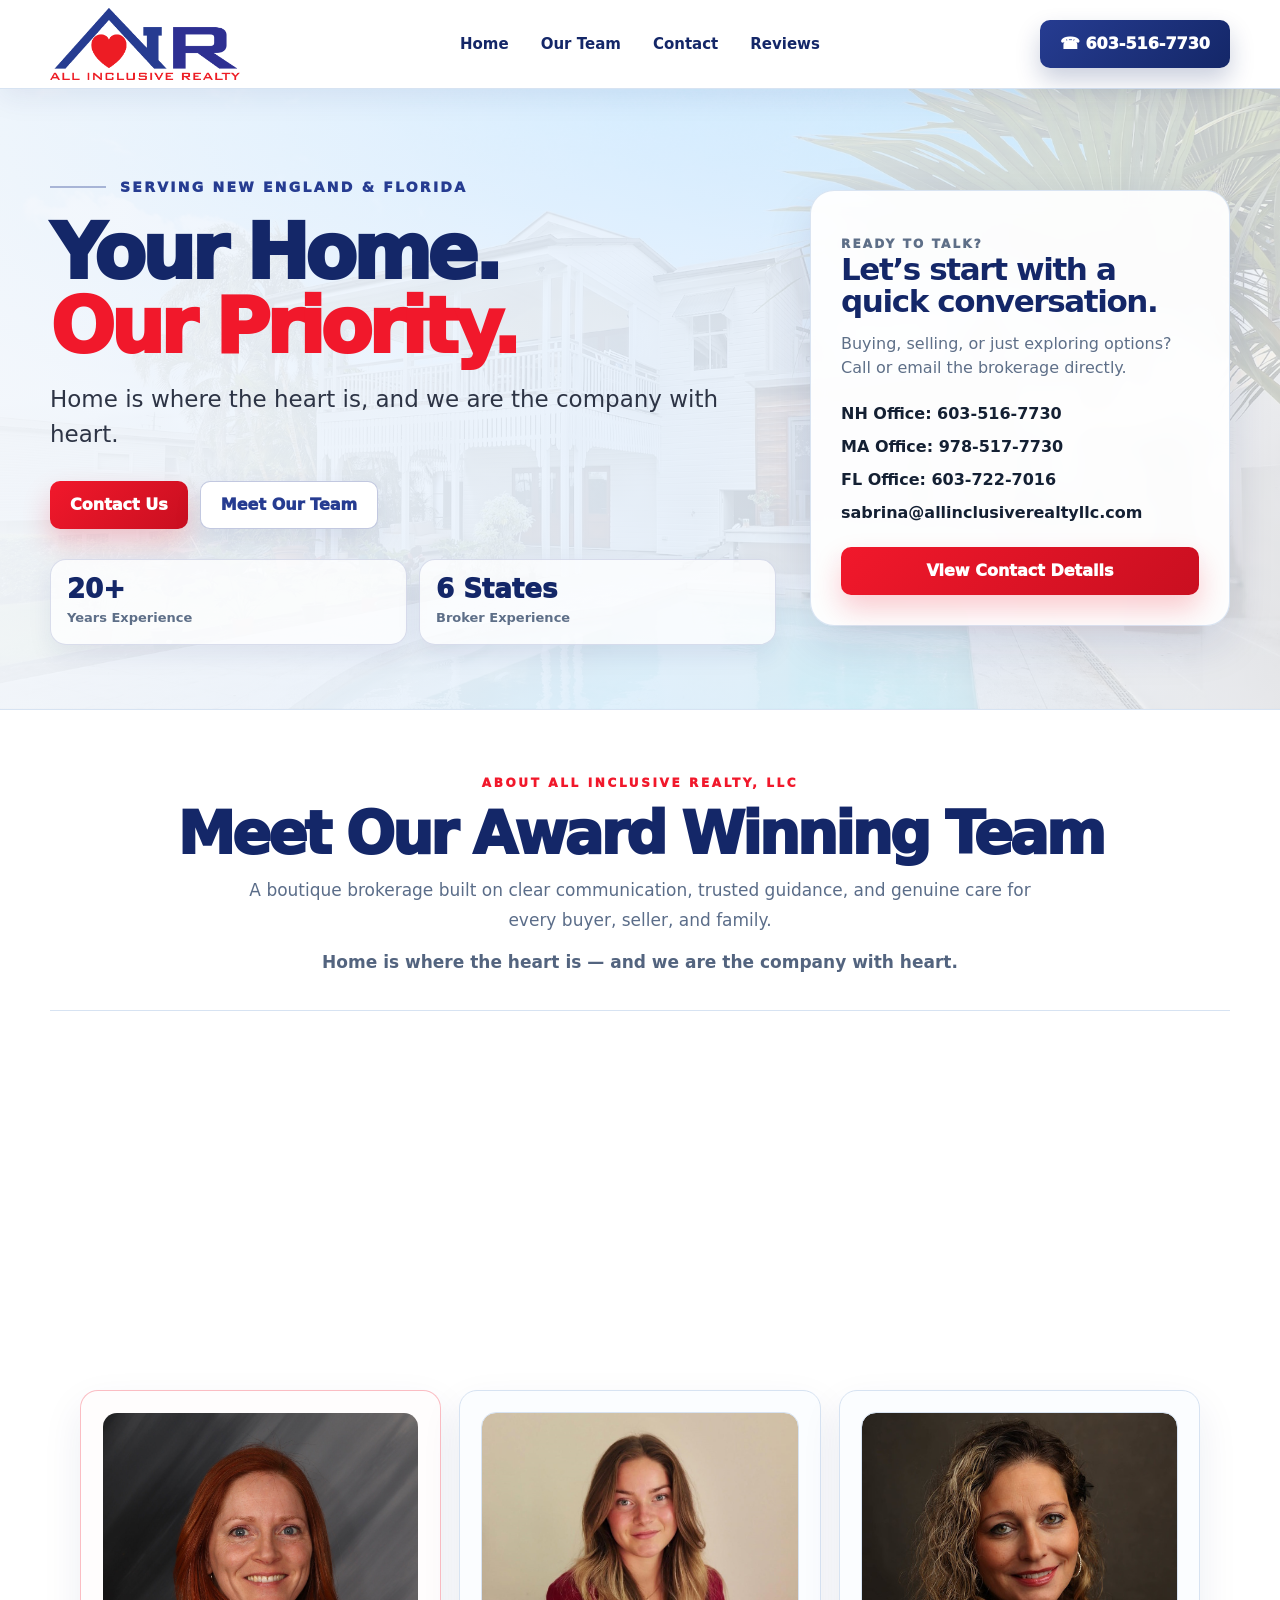
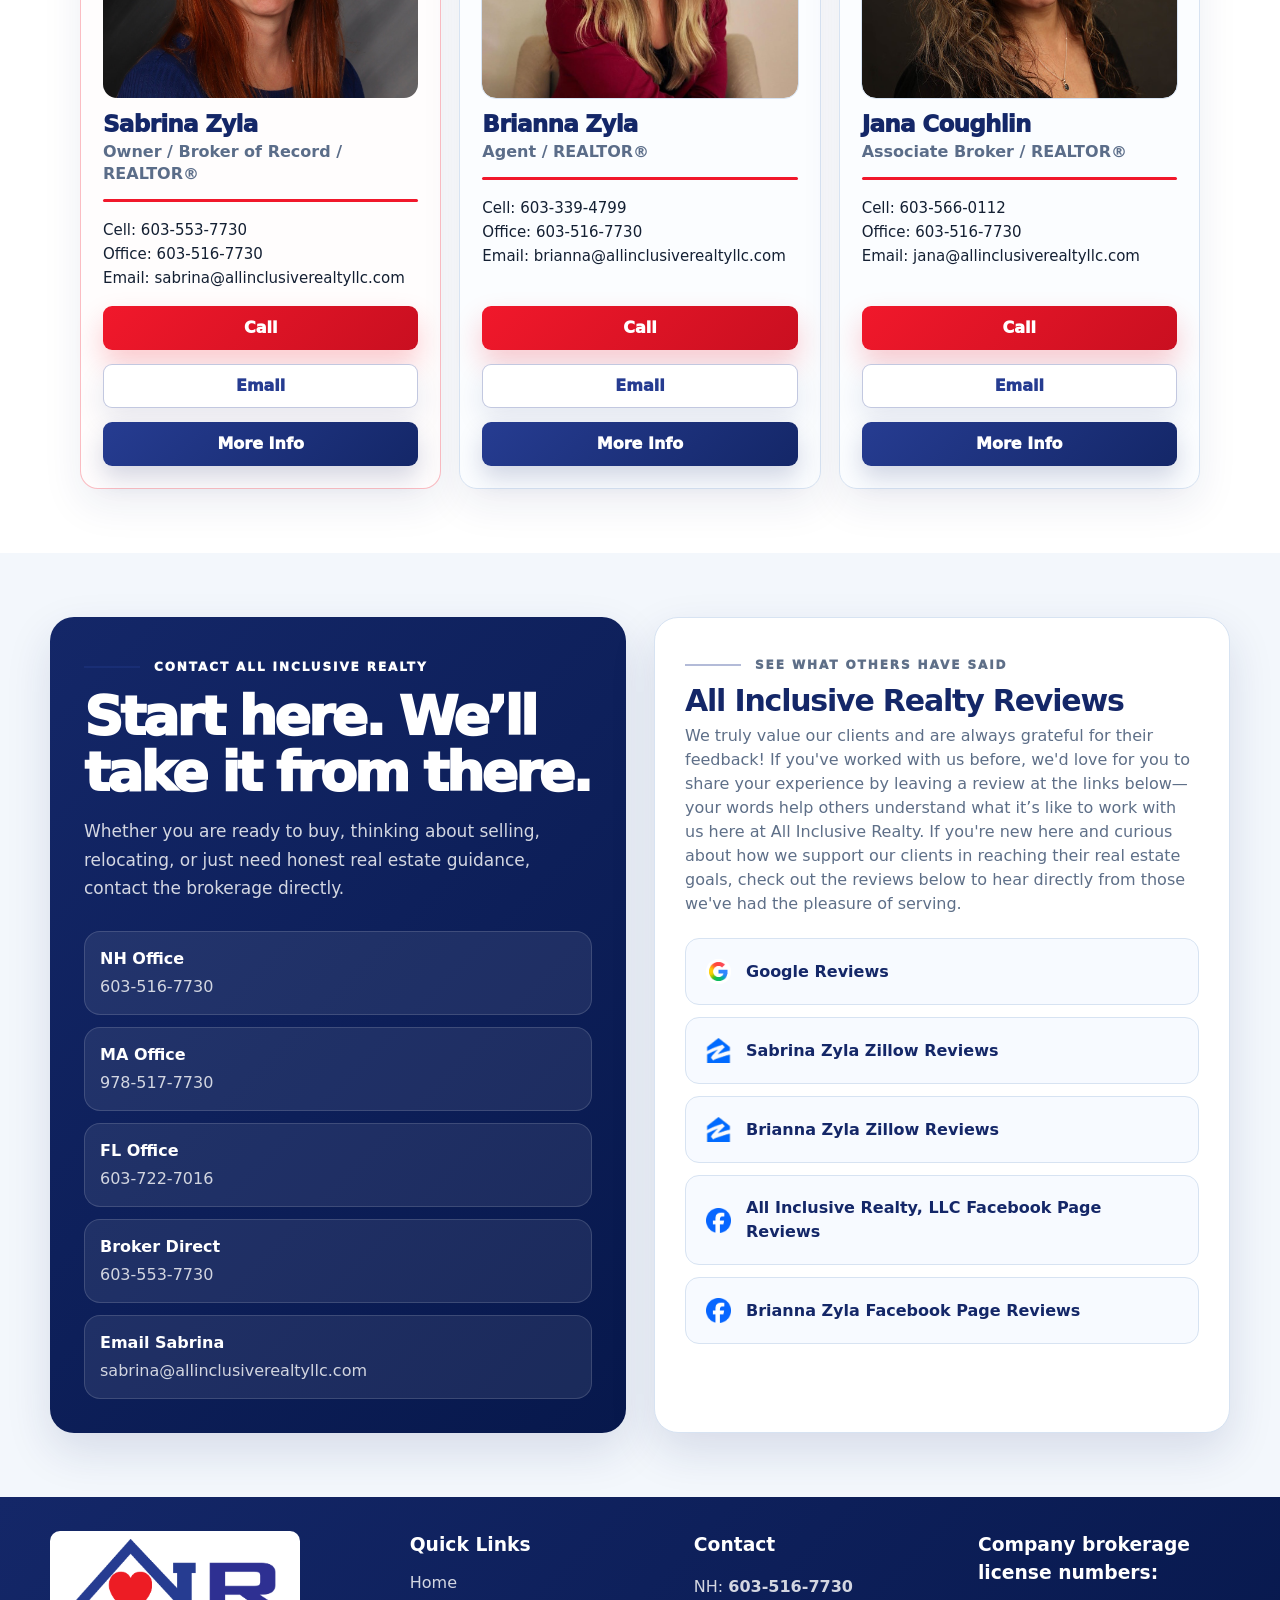
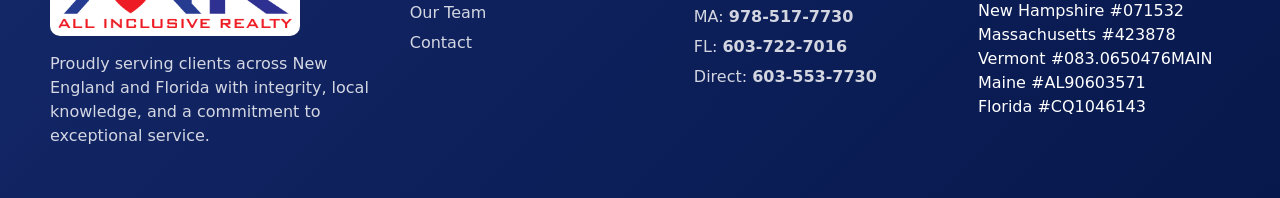
==== commit 1818c779: "Added a youtube video to the page" ====
--- a/index.html
+++ b/index.html
@@ -84,6 +84,19 @@
             for every buyer, seller, and family.
           </p>
           <p><strong>Home is where the heart is — and we are the company with heart.</strong></p>
+        </div>
+
+        <div class="air-video-container">
+          <iframe
+            class="air-video"
+            height="315"
+            src="https://www.youtube.com/embed/39dXZgwEvIY"
+            title="All Inclusive Realty LLC Video"
+            frameborder="0"
+            allow="accelerometer; autoplay; clipboard-write; encrypted-media; gyroscope; picture-in-picture; web-share"
+            referrerpolicy="strict-origin-when-cross-origin"
+            allowfullscreen
+          ></iframe>
         </div>
 
         <div class="agent-grid team-grid">
--- a/style.css
+++ b/style.css
@@ -375,6 +375,7 @@
   border-radius: 24px;
   padding: 30px;
   box-shadow: var(--shadow);
+  height: 100%;
 }
 
 .client-reviews h3 {
@@ -524,6 +525,20 @@
   font-weight: 900;
 }
 
+.air-video-container {
+  display: flex;
+  justify-content: center;
+  margin-bottom: 32px;
+}
+
+.air-video {
+  width: 560px;
+  max-width: 560px;
+  /* padding: 22px;
+  border: 1px solid #d7e3f2;
+  border-radius: 18px; */
+}
+
 .agent-grid {
   display: grid;
   grid-template-columns: repeat(3, minmax(0, 1fr));
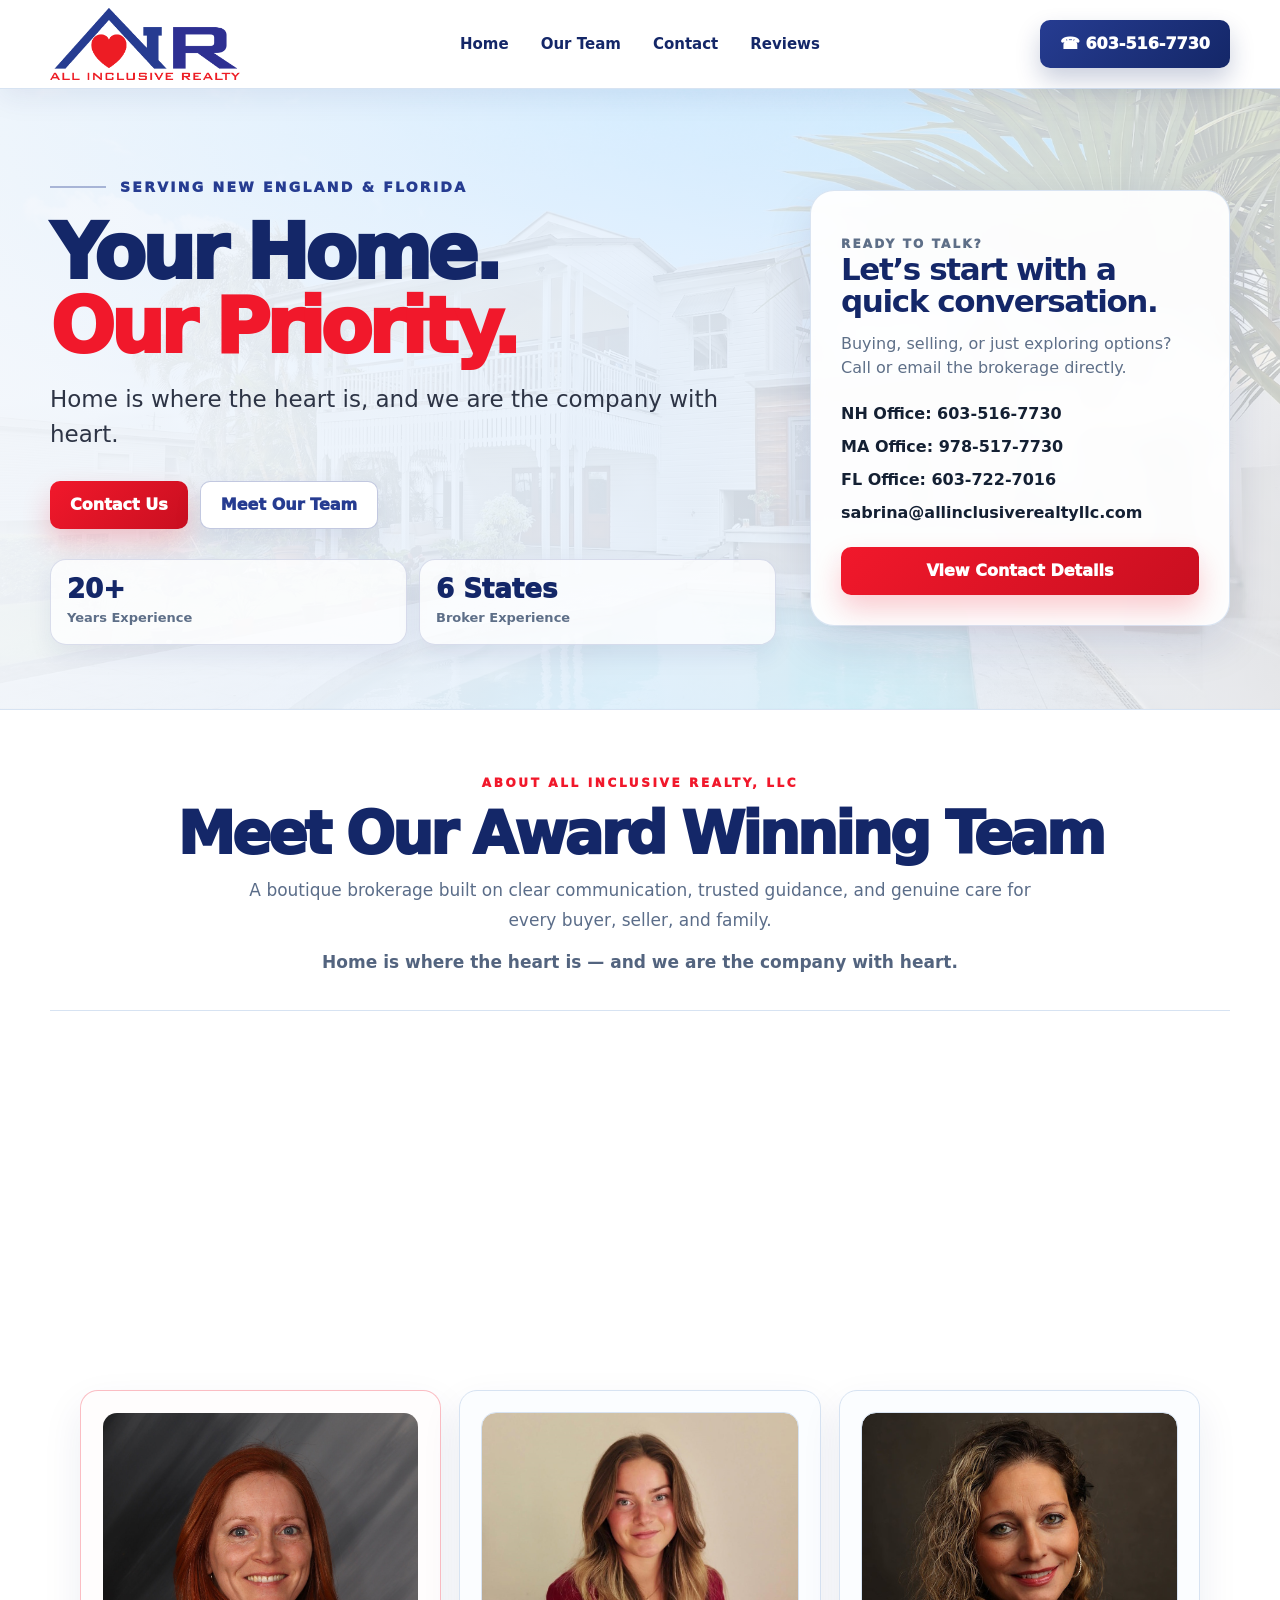
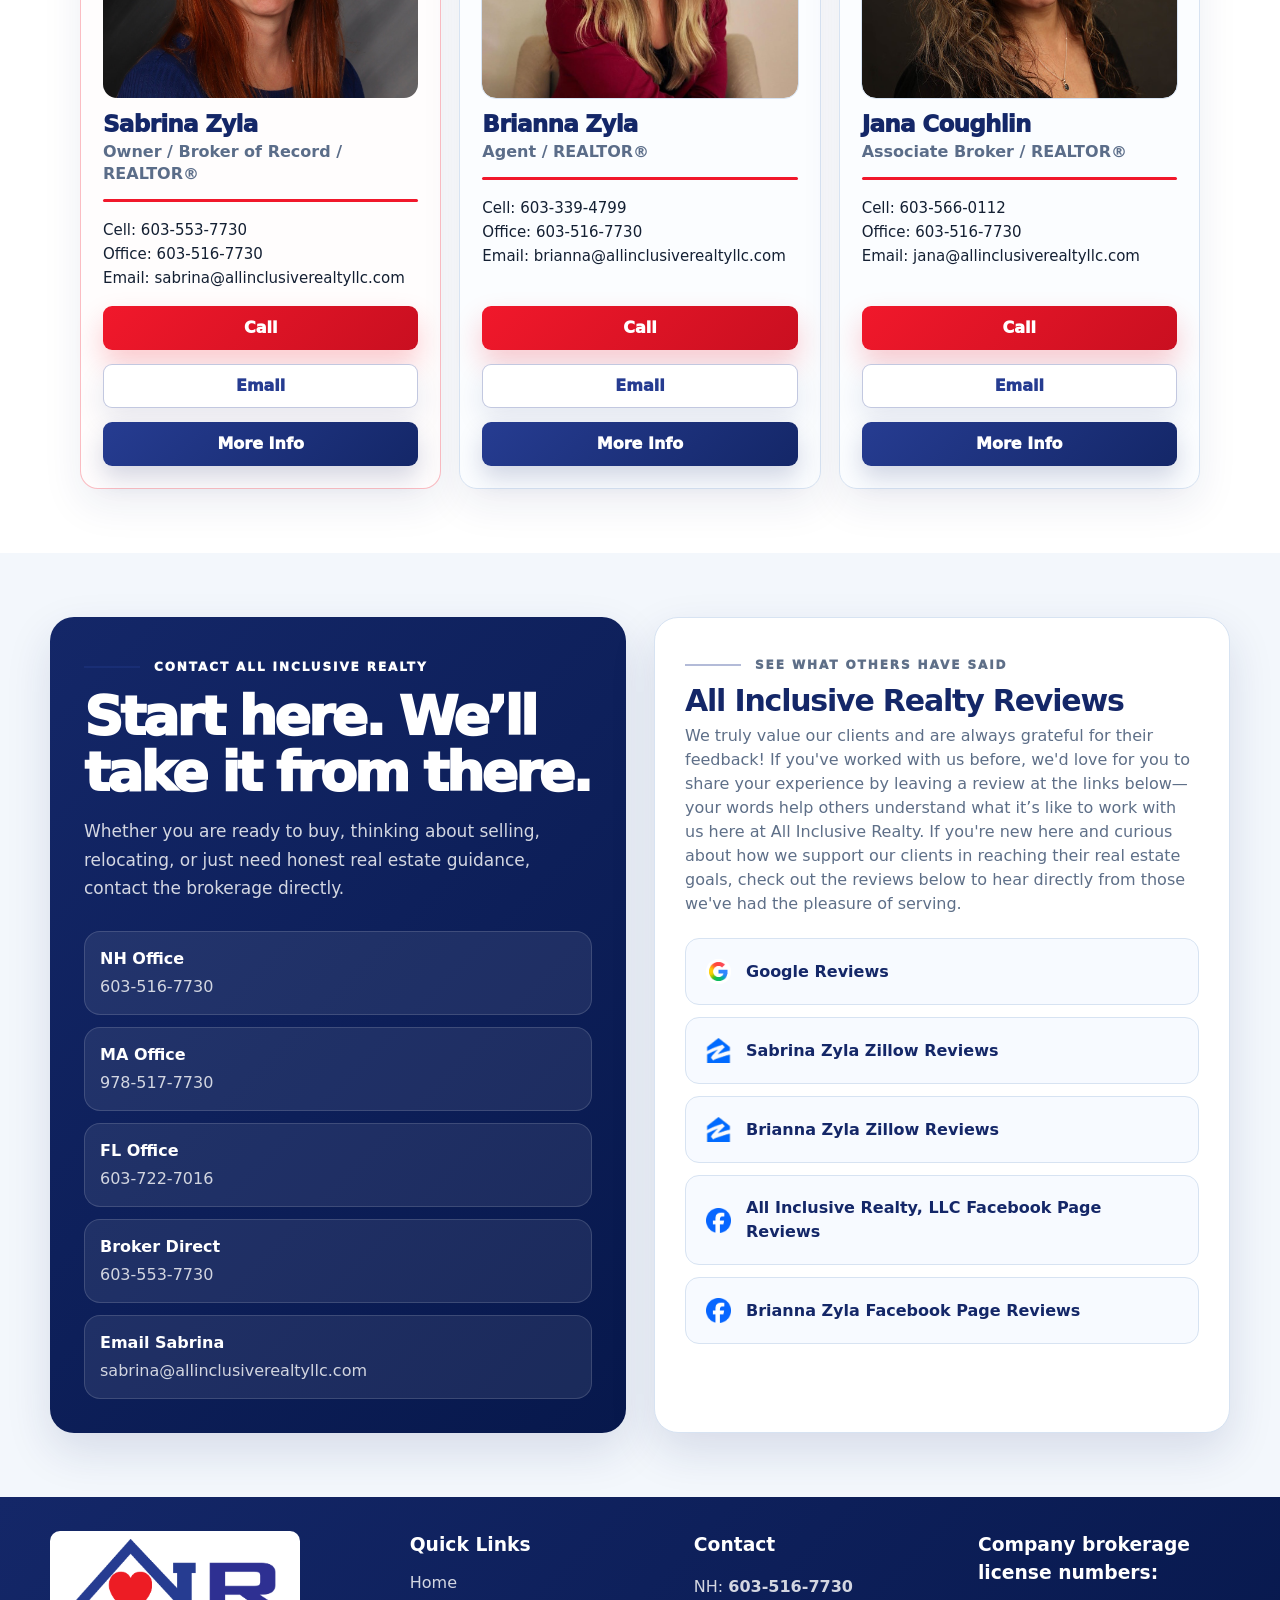
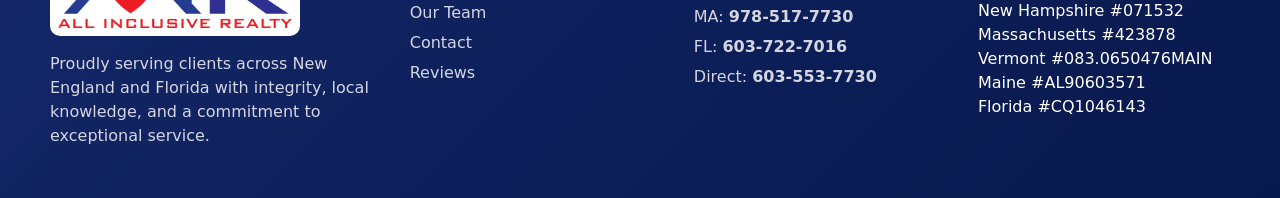
==== commit 23b9f192: "Added "Reviews" to the Quick Links section in the footer" ====
--- a/index.html
+++ b/index.html
@@ -247,6 +247,7 @@
         <a href="#">Home</a>
         <a href="#team">Our Team</a>
         <a href="#contact">Contact</a>
+        <a href="#client_reviews">Reviews</a>
       </div>
 
       <div>
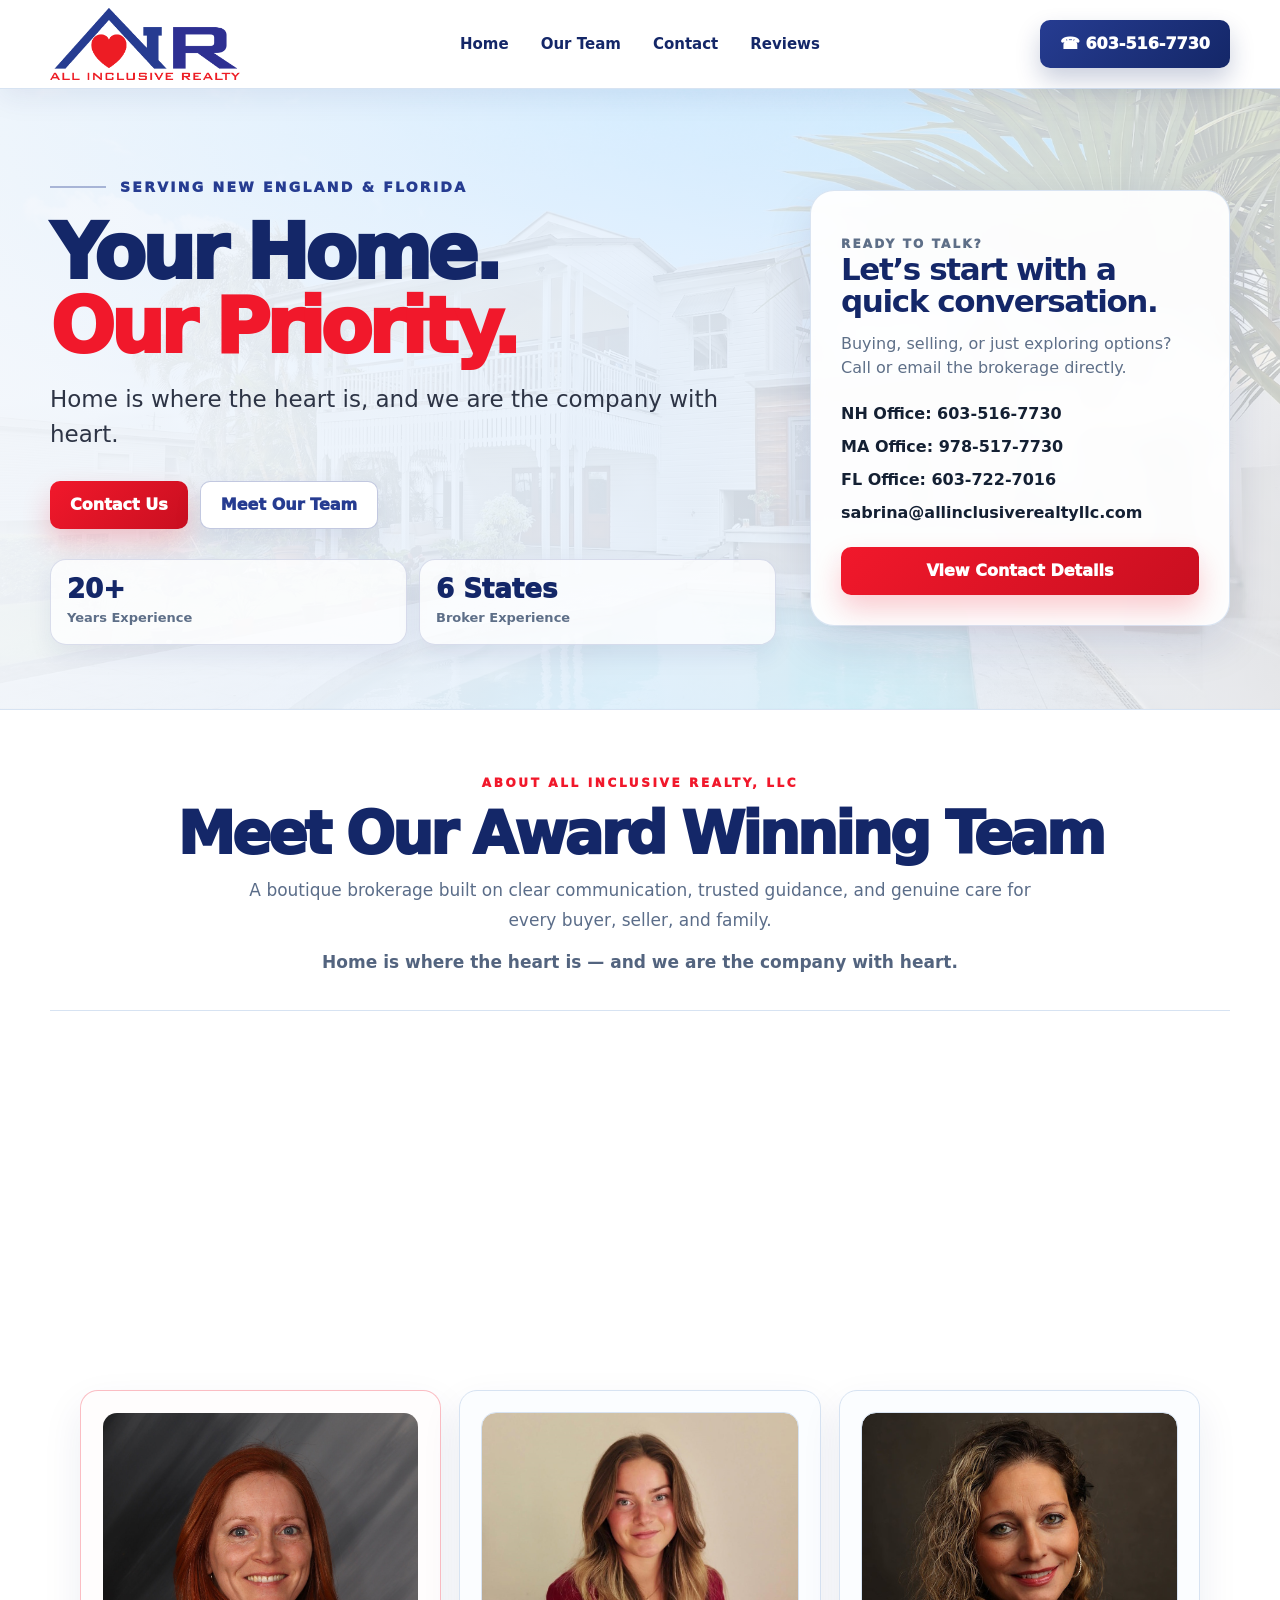
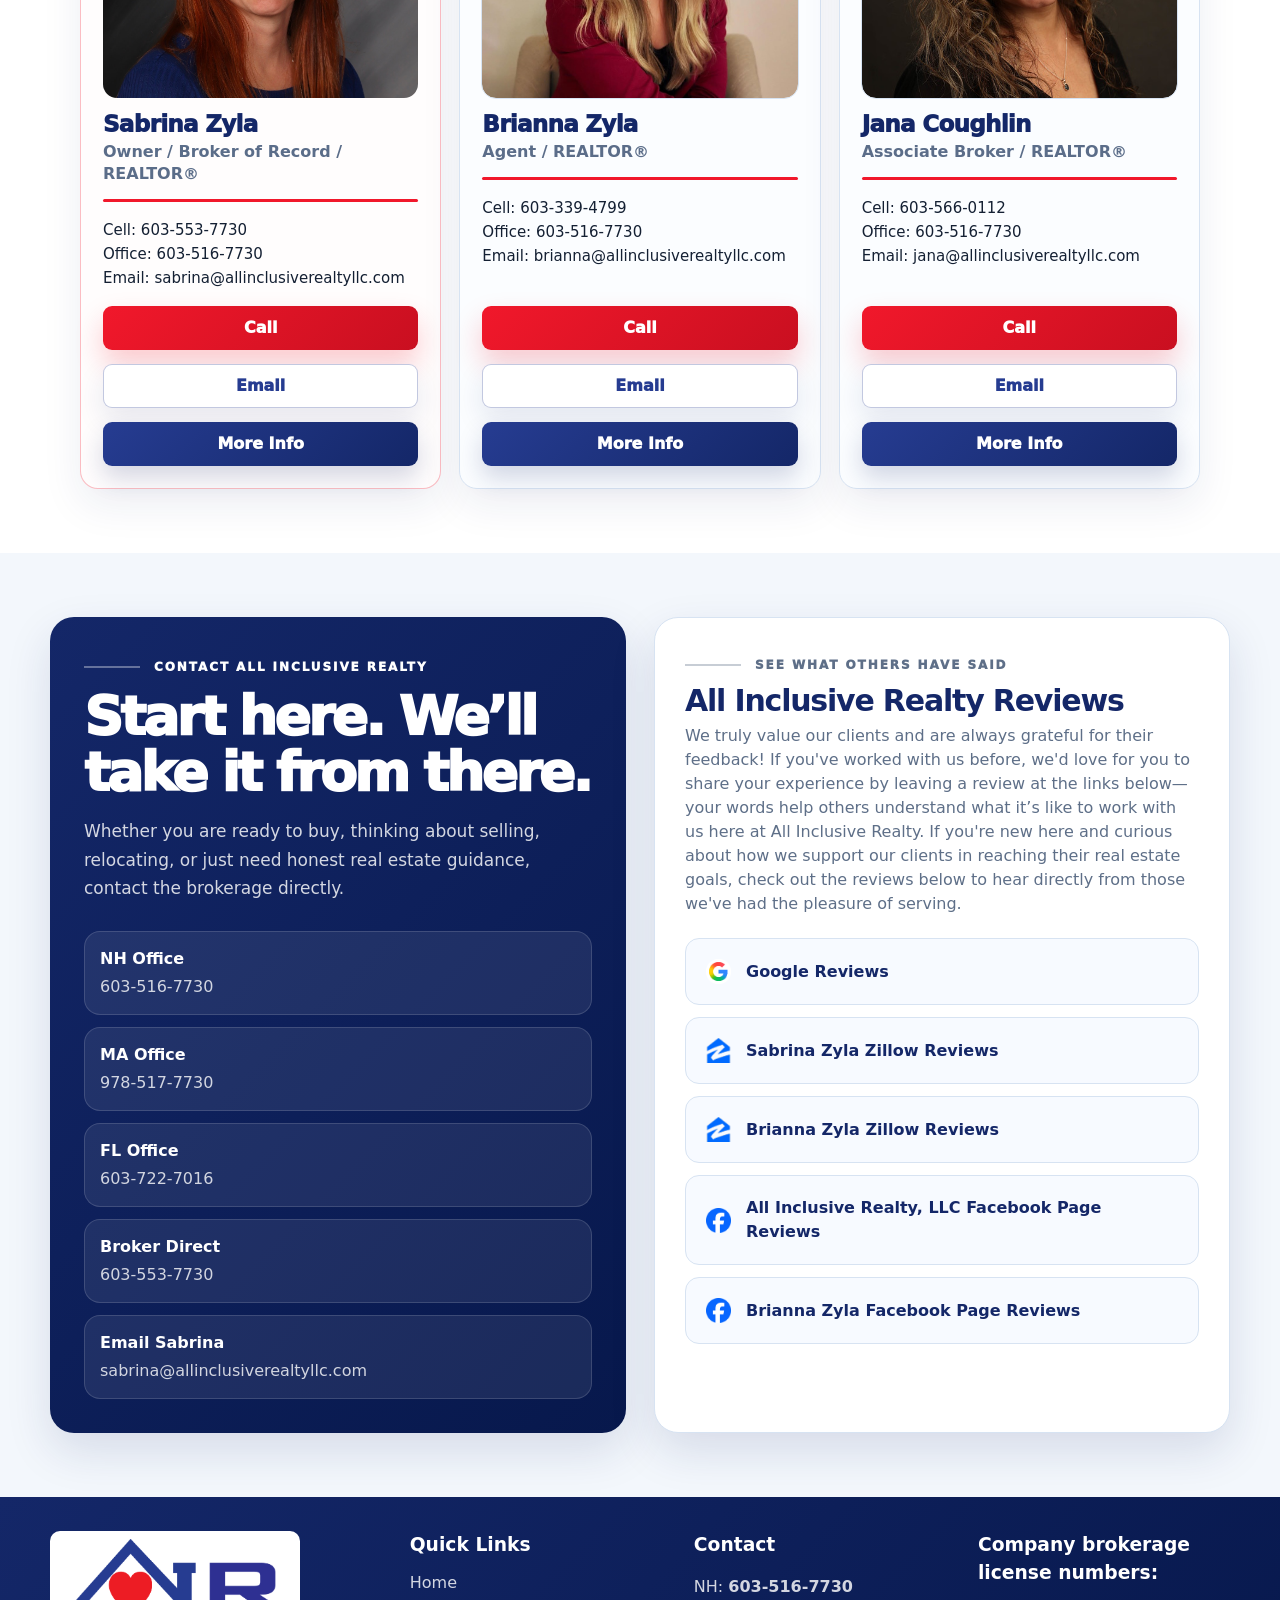
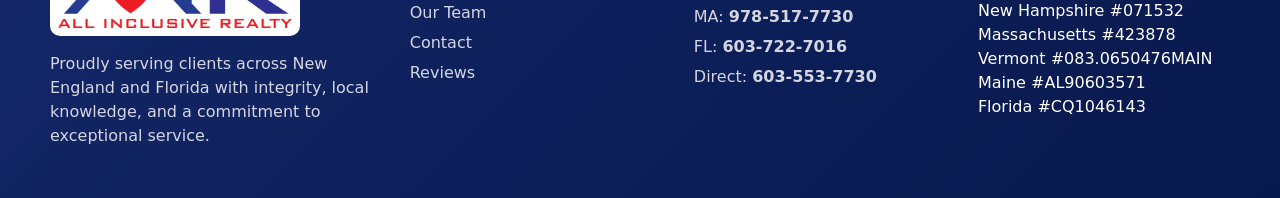
==== commit 1ac702e2: "Contact information on cards are no longer hyperlinks" ====
--- a/index.html
+++ b/index.html
@@ -108,9 +108,9 @@
             </div>
             <div class="agent-line"></div>
             <div class="agent-contact">
-              <a href="tel:+16035537730">Cell: 603-553-7730</a>
-              <a href="tel:+16035167730">Office: 603-516-7730</a>
-              <a href="mailto:sabrina@allinclusiverealtyllc.com">Email: sabrina@allinclusiverealtyllc.com</a>
+              <span>Cell: 603-553-7730</span>
+              <span>Office: 603-516-7730</span>
+              <span>Email: sabrina@allinclusiverealtyllc.com</span>
             </div>
             <!--
             <div class="license-list compact-licenses" aria-label="Sabrina Zyla broker licenses">
@@ -136,9 +136,9 @@
             <!-- </div> -->
             <div class="agent-line"></div>
             <div class="agent-contact">
-              <a href="tel:+16033394799">Cell: 603-339-4799</a>
-              <a href="tel:+16035167730">Office: 603-516-7730</a>
-              <a href="mailto:brianna@allinclusiverealtyllc.com">Email: brianna@allinclusiverealtyllc.com</a>
+              <span>Cell: 603-339-4799</span>
+              <span>Office: 603-516-7730</span>
+              <span>Email: brianna@allinclusiverealtyllc.com</span>
             </div>
             <!-- <div class="agent-blurb">
               Licensed since 2018, Brianna brings business, finance, marketing, and management knowledge
@@ -159,9 +159,9 @@
             <!-- </div> -->
             <div class="agent-line"></div>
             <div class="agent-contact">
-              <a href="tel:+16035660112">Cell: 603-566-0112</a>
-              <a href="tel:+16035167730">Office: 603-516-7730</a>
-              <a href="mailto:jana@allinclusiverealtyllc.com">Email: jana@allinclusiverealtyllc.com</a>
+              <span>Cell: 603-566-0112</span>
+              <span>Office: 603-516-7730</span>
+              <span>Email: jana@allinclusiverealtyllc.com</span>
             </div>
             <!-- <div class="agent-blurb">
               Jana combines strong communication, legal insight, negotiation expertise, and a multilingual
--- a/style.css
+++ b/style.css
@@ -11,6 +11,7 @@
   --line: #d7e3f2;
   --shadow: 0 18px 45px rgba(20, 39, 104, .13);
   --radius: 18px;
+  --leading-line-color: var(--navy);
 }
 
 * {
@@ -172,7 +173,8 @@
   content: "";
   width: 56px;
   height: 2px;
-  background: rgba(38, 60, 145, .35);
+  opacity: 0.35;
+  background: var(--leading-line-color);
 }
 
 .eyebrow.small {
@@ -305,10 +307,6 @@
   background: #ffffff;
 }
 
-.team-section .about-hero {
-  margin-bottom: 32px;
-}
-
 .team-grid {
   max-width: 1120px;
   grid-template-columns: repeat(3, minmax(0, 1fr));
@@ -333,6 +331,7 @@
   border-radius: 24px;
   padding: 34px;
   box-shadow: var(--shadow);
+  --leading-line-color: white;
 }
 
 .contact-copy .eyebrow,
@@ -376,6 +375,7 @@
   padding: 30px;
   box-shadow: var(--shadow);
   height: 100%;
+  --leading-line-color: var(--muted);
 }
 
 .client-reviews h3 {
@@ -485,7 +485,7 @@
   text-align: center;
   padding: 0 24px 32px;
   border-bottom: 1px solid #d7e3f2;
-  margin-bottom: 26px;
+  margin-bottom: 32px;
 }
 
 .about-hero .mini {
@@ -529,11 +529,15 @@
   display: flex;
   justify-content: center;
   margin-bottom: 32px;
+  /* Commented divider */
+  /* padding-bottom: 32px;
+  border-bottom: 1px solid #d7e3f2; */
 }
 
 .air-video {
   width: 560px;
   max-width: 560px;
+  /* Commented border around video */
   /* padding: 22px;
   border: 1px solid #d7e3f2;
   border-radius: 18px; */
@@ -662,9 +666,11 @@
   border-radius: 99px;
 }
 
-.agent-contact a {
+.agent-contact a,
+.agent-contact span
+{
   display: block;
-  color: #142033;
+  color: var(--ink);
   margin: 4px 0;
   font-size: 15px;
   text-decoration: none;
